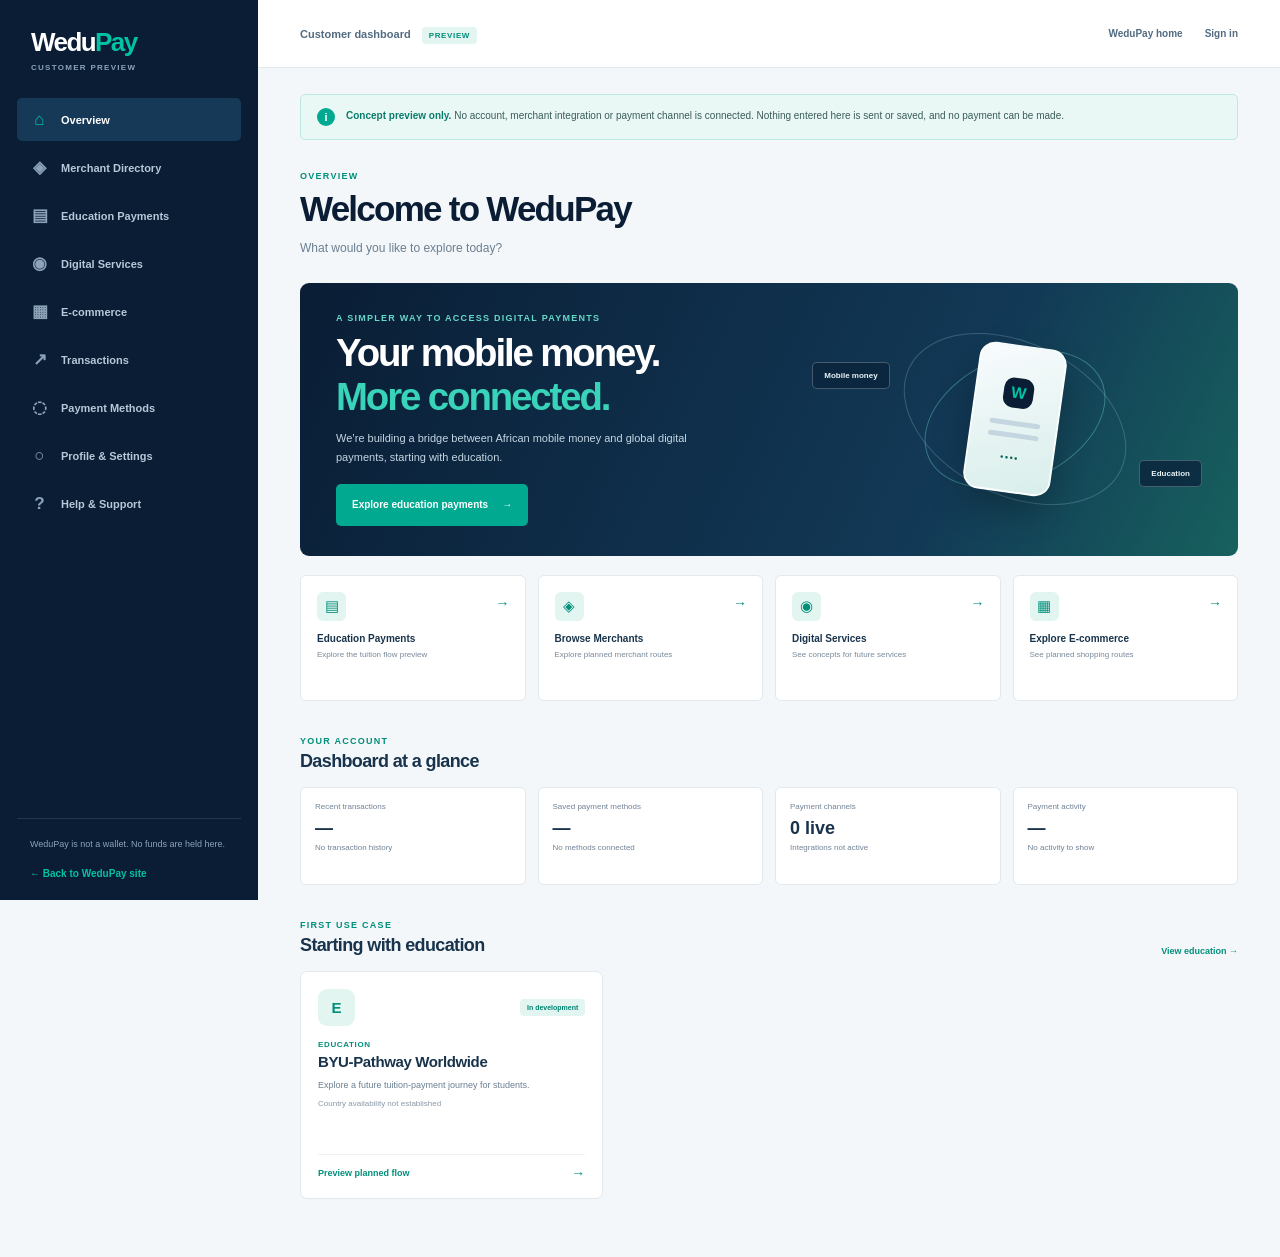
==== dashboard.html @ 09bfe886 "Connect WeduPay dashboard demo Co-authored-by: Copilot App <223556219+Copilot@users.noreply.github.c" ====
<!doctype html>
<html lang="en">
  <head>
    <meta charset="utf-8">
    <meta name="viewport" content="width=device-width, initial-scale=1">
    <meta name="description" content="Explore the WeduPay customer dashboard preview. No account or payment service is active.">
    <meta name="theme-color" content="#0a1d35">
    <title>Customer dashboard — WeduPay preview</title>
    <link rel="icon" type="image/svg+xml" href="/favicon.svg">
    <link rel="stylesheet" href="/styles.css">
    <script src="/merchant-registry.js" defer></script>
    <script src="/dashboard.js" defer></script>
  </head>
  <body class="dashboard-page">
    <a class="skip-link" href="#dashboard-main">Skip to dashboard content</a>
    <div class="dashboard-layout">
      <aside class="dashboard-sidebar" id="dashboard-sidebar" aria-label="Dashboard navigation">
        <a class="dashboard-brand" href="/" aria-label="WeduPay home"><span class="brand-name">Wedu<span>Pay</span></span><small>CUSTOMER PREVIEW</small></a>
        <nav class="dashboard-nav" aria-label="Customer dashboard">
          <a href="#overview" data-route="overview"><span aria-hidden="true">⌂</span>Overview</a>
          <a href="#merchants" data-route="merchants"><span aria-hidden="true">◈</span>Merchant Directory</a>
          <a href="#education" data-route="education"><span aria-hidden="true">▤</span>Education Payments</a>
          <a href="#digital" data-route="digital"><span aria-hidden="true">◉</span>Digital Services</a>
          <a href="#ecommerce" data-route="ecommerce"><span aria-hidden="true">▦</span>E-commerce</a>
          <a href="#transactions" data-route="transactions"><span aria-hidden="true">↗</span>Transactions</a>
          <a href="#payment-methods" data-route="payment-methods"><span aria-hidden="true">◌</span>Payment Methods</a>
          <a href="#profile" data-route="profile"><span aria-hidden="true">○</span>Profile &amp; Settings</a>
          <a href="#help" data-route="help"><span aria-hidden="true">?</span>Help &amp; Support</a>
        </nav>
        <div class="dashboard-sidebar-bottom">
          <p>WeduPay is not a wallet. No funds are held here.</p>
          <a href="/">← Back to WeduPay site</a>
        </div>
      </aside>

      <div class="dashboard-main-column">
        <header class="dashboard-topbar">
          <button class="dashboard-menu-toggle" id="dashboard-menu-toggle" type="button" aria-expanded="false" aria-controls="dashboard-sidebar" aria-label="Open dashboard menu">
            <span></span><span></span><span></span>
          </button>
          <p class="dashboard-topbar-label">Customer dashboard <span>Preview</span></p>
          <div class="dashboard-topbar-links"><a href="/">WeduPay home</a><a href="/sign-in.html">Sign in</a></div>
        </header>
        <main class="dashboard-content" id="dashboard-main">
          <div class="dashboard-preview-banner" id="dashboard-preview-banner" role="note">
            <span aria-hidden="true">i</span>
            <p><strong>Concept preview only.</strong> No account, merchant integration or payment channel is connected. Nothing entered here is sent or saved, and no payment can be made.</p>
          </div>
          <div id="dashboard-view" aria-live="polite"></div>
          <noscript><p class="dashboard-noscript">Enable JavaScript to explore the dashboard preview. No account or payment service is active.</p></noscript>
        </main>
      </div>
    </div>
  </body>
</html>
---- styles.css ----
:root {
  color-scheme: light;
  --forest: #0c2743;
  --forest-dark: #0a1d35;
  --forest-soft: #183c5b;
  --ink: #192b3f;
  --muted: #66788c;
  --cream: #f3f7fa;
  --paper: #ffffff;
  --sage: #e9f1f6;
  --line: #d7e1e9;
  --gold: #00b89c;
  --gold-soft: #d9f5ef;
  --green: #00a990;
  --serif: Georgia, "Times New Roman", serif;
  --sans: "DM Sans", sans-serif;
  --display: "Manrope", sans-serif;
}

* { box-sizing: border-box; }

html { scroll-behavior: smooth; }

body {
  margin: 0;
  background: var(--cream);
  color: var(--ink);
  font-family: var(--sans);
  -webkit-font-smoothing: antialiased;
}

body, input, select, button { font-family: var(--sans); }

a { color: inherit; text-decoration: none; }

a:focus-visible,
button:focus-visible,
input:focus-visible,
select:focus-visible,
summary:focus-visible {
  outline: 3px solid #00b89c;
  outline-offset: 3px;
}

button, a { -webkit-tap-highlight-color: transparent; }

.shell { width: min(1160px, calc(100% - 64px)); margin: 0 auto; }

.section-space { padding: 105px 0; }

.skip-link {
  position: absolute;
  z-index: 20;
  top: 10px;
  left: 10px;
  padding: 11px 15px;
  transform: translateY(-160%);
  border-radius: 4px;
  background: var(--forest-dark);
  color: white;
}

.skip-link:focus { transform: translateY(0); }

.site-header {
  position: relative;
  z-index: 5;
  border-bottom: 1px solid rgba(21, 54, 45, 0.13);
  background: var(--forest-dark);
  color: white;
}

.nav-shell {
  display: flex;
  min-height: 123px;
  align-items: center;
  justify-content: space-between;
}

.brand { display: inline-flex; flex: 0 0 auto; align-items: center; gap: 9px; }

.brand-mark {
  display: grid;
  width: 36px;
  height: 36px;
  place-items: center;
  border: 1px solid rgba(192, 155, 84, 0.45);
  border-radius: 11px 11px 11px 3px;
  background: var(--forest);
  color: #e5c779;
  font-family: var(--display);
  font-size: 17px;
  font-weight: 800;
}

.brand-name {
  color: white;
  font-family: var(--serif);
  font-size: 29px;
  font-weight: 700;
  letter-spacing: -.065em;
}

.brand-name span { color: #00c3a6; }

.site-nav { display: flex; align-items: center; gap: clamp(18px, 3.2vw, 42px); font-size: 15px; font-weight: 600; }

.site-nav > a:not(.nav-cta) { color: #d6dfd8; }
.site-nav > a:not(.nav-cta):hover { color: #00c3a6; }

.nav-cta {
  display: inline-flex;
  min-width: 144px;
  min-height: 72px;
  align-items: center;
  justify-content: center;
  padding: 0 21px;
  border-radius: 9px;
  background: #00b99e;
  color: #052038;
  font-weight: 700;
}

.nav-cta:hover { background: #20d0b3; }
.sign-in-link { color: #d6e4ee; font-weight: 700; }
.sign-in-link:hover { color: #00c3a6; }
.menu-toggle { display: none; }

.hero {
  overflow: hidden;
  min-height: calc(100svh - 123px);
  padding: 145px 0 165px;
  background-color: #0b213c;
  background-image:
    linear-gradient(rgba(67, 109, 145, .09) 1px, transparent 1px),
    linear-gradient(90deg, rgba(67, 109, 145, .09) 1px, transparent 1px),
    linear-gradient(130deg, #0c2946 0%, #0a1d35 100%);
  background-size: 60px 60px, 60px 60px, auto;
  color: white;
}

.hero-grid {
  display: grid;
  grid-template-columns: minmax(0, 1fr);
  align-items: start;
  gap: 0;
}

.hero-copy { position: relative; z-index: 1; max-width: 850px; }

.eyebrow {
  display: flex;
  align-items: center;
  gap: 9px;
  margin: 0 0 20px;
  color: var(--green);
  font-size: 10px;
  font-weight: 700;
  letter-spacing: .12em;
  line-height: 1.5;
  text-transform: uppercase;
}

.eyebrow-dot, .status-dot {
  width: 7px;
  height: 7px;
  flex: 0 0 auto;
  border-radius: 50%;
  background: var(--gold);
}

.hero-badge {
  display: inline-flex;
  min-height: 39px;
  margin-bottom: 39px;
  padding: 0 17px;
  border: 1px solid rgba(0, 195, 166, .4);
  border-radius: 999px;
  background: rgba(0, 184, 156, .08);
  color: #00c3a6;
  font-size: 15px;
  letter-spacing: .08em;
}

.hero-badge .eyebrow-dot { background: #00c3a6; }
.hero-visual { display: none; }

h1, h2, h3, p { margin-top: 0; }

.hero h1 {
  max-width: 780px;
  margin-bottom: 0;
  font-family: var(--serif);
  font-size: clamp(52px, 7.6vw, 76px);
  font-weight: 700;
  letter-spacing: -.055em;
  line-height: 1.02;
}

.hero h1 span {
  color: #00c3a6;
  font-family: inherit;
  font-weight: 700;
  font-style: normal;
  letter-spacing: inherit;
}

.section-intro h2 span,
.solution-copy h2 span,
.focus-copy h2 span,
.about-grid h2 span,
.faq-intro h2 span,
.waitlist-intro h2 span {
  color: #00a990;
  font-family: var(--serif);
  font-weight: 400;
  font-style: italic;
  letter-spacing: -.06em;
}

.hero-lede {
  max-width: 760px;
  margin: 22px 0 0;
  color: #a9bacb;
  font-size: 22px;
  line-height: 1.75;
}

.hero-actions { display: flex; flex-wrap: wrap; align-items: center; gap: 19px; margin-top: 46px; }

.button {
  display: inline-flex;
  min-height: 64px;
  align-items: center;
  justify-content: center;
  gap: 13px;
  padding: 0 34px;
  border: 0;
  border-radius: 9px;
  font-size: 16px;
  font-weight: 700;
  transition: background 150ms ease, transform 150ms ease;
}

.button:hover { transform: translateY(-1px); }
.button-primary { min-width: 243px; background: #00b99e; color: #052038; box-shadow: 0 12px 30px rgba(0, 185, 158, .18); }
.button-primary:hover { background: #20d0b3; }
.button-secondary { min-width: 246px; border: 1px solid rgba(176, 199, 219, .38); background: rgba(10, 29, 53, .28); color: #f4f8fc; }
.button-secondary:hover { background: rgba(176, 199, 219, .1); }
.text-link { display: inline-flex; align-items: center; gap: 8px; color: white; font-size: 12px; font-weight: 600; }
.text-link span { color: #00c3a6; }
.dark-link { color: var(--forest); }

.hero-disclosure {
  display: flex;
  max-width: 480px;
  gap: 9px;
  margin: 32px 0 0;
  padding-top: 14px;
  border-top: 1px solid rgba(221, 229, 220, .2);
  color: #b7c8bb;
  font-size: 10px;
  line-height: 1.65;
}

.hero-disclosure span { color: #00c3a6; }

.hero-visual {
  position: relative;
  padding: 15px;
  border: 1px solid rgba(216, 180, 95, .25);
  border-radius: 8px;
  background: #f3f1e8;
  box-shadow: 0 22px 60px rgba(0, 0, 0, .18);
}

.visual-caption {
  display: flex;
  align-items: center;
  gap: 8px;
  padding: 3px 4px 11px;
  color: #64746a;
  font-size: 8px;
  font-weight: 700;
  letter-spacing: .1em;
}

.visual-caption .status-dot { width: 6px; height: 6px; background: #748f67; }
.student-illustration { display: block; width: 100%; height: auto; border-radius: 4px; }
.visual-footnote { display: block; padding: 10px 4px 0; color: #758076; font-size: 9px; }

.trust-bar { border-bottom: 1px solid #dfe3d8; background: #efefe6; }
.trust-bar-inner { display: flex; min-height: 69px; align-items: center; gap: 13px; }
.trust-mark { color: #a5823d; font-size: 15px; }
.trust-bar p { flex: 1; margin: 0; color: #4a594e; font-size: 11px; line-height: 1.6; }
.trust-bar a { color: var(--forest); font-size: 10px; font-weight: 700; white-space: nowrap; }
.trust-bar a span { color: #a5823d; }

.section-intro { max-width: 760px; margin: 0 auto; text-align: center; }
.section-intro .eyebrow { justify-content: center; }
.section-intro h2, .solution-copy h2, .focus-copy h2, .about-grid h2, .faq-intro h2, .waitlist-intro h2 {
  margin: 0;
  font-family: var(--display);
  font-size: clamp(36px, 4.5vw, 54px);
  font-weight: 600;
  letter-spacing: -.07em;
  line-height: 1.1;
}

.section-intro h2 span, .solution-copy h2 span, .focus-copy h2 span, .about-grid h2 span, .faq-intro h2 span { color: var(--green); }
.section-intro > p:last-child { max-width: 630px; margin: 18px auto 0; color: var(--muted); font-size: 13px; line-height: 1.8; }

.problem-section { background: var(--paper); }
.problem-grid { display: grid; grid-template-columns: repeat(3, 1fr); gap: 16px; margin-top: 46px; }
.problem-card { position: relative; min-height: 225px; padding: 23px; border: 1px solid #e4e6dc; background: #fbfaf5; }
.card-index { position: absolute; top: 21px; right: 21px; color: #a09a88; font-family: var(--display); font-size: 10px; }
.problem-icon { display: grid; width: 38px; height: 38px; place-items: center; border: 1px solid #d7ddcf; border-radius: 50%; color: var(--forest-soft); font-size: 18px; }
.problem-card h3 { margin: 24px 0 8px; font-family: var(--display); font-size: 17px; letter-spacing: -.04em; }
.problem-card p { margin: 0; color: var(--muted); font-size: 11px; line-height: 1.75; }
.section-note { margin: 21px auto 0; color: #7d8277; font-size: 10px; line-height: 1.7; }

.solution-section { background: #efefe7; }
.solution-grid { display: grid; grid-template-columns: .92fr 1.08fr; align-items: start; gap: 82px; }
.solution-copy h2 { font-size: clamp(37px, 4vw, 50px); }
.solution-copy > p:not(.eyebrow) { margin: 19px 0 20px; color: #59655b; font-size: 13px; line-height: 1.85; }
.solution-points { display: grid; gap: 0; }
.solution-points article { display: grid; grid-template-columns: 39px 1fr; gap: 12px; padding: 18px 0; border-top: 1px solid #d7dbd0; }
.solution-points article > span { color: #a5823d; font-family: var(--display); font-size: 11px; font-weight: 700; }
.solution-points h3 { margin: 0 0 5px; font-family: var(--display); font-size: 15px; letter-spacing: -.03em; }
.solution-points article p { margin: 0; color: var(--muted); font-size: 11px; line-height: 1.7; }
.solution-points .section-note { margin: 10px 0 0; }

.process-section { background: #faf9f4; }
.steps-grid { display: grid; grid-template-columns: repeat(4, 1fr); gap: 12px; margin: 45px 0 0; padding: 0; list-style: none; }
.step-card { min-height: 218px; padding: 21px; border: 1px solid #e3e5dc; background: white; }
.step-number { color: #a5823d; font-family: var(--display); font-size: 10px; font-weight: 700; }
.step-symbol { display: block; margin: 24px 0 17px; color: var(--green); font-size: 21px; }
.step-card h3 { margin: 0 0 8px; font-family: var(--display); font-size: 15px; letter-spacing: -.035em; }
.step-card p { margin: 0; color: var(--muted); font-size: 10px; line-height: 1.75; }
.process-section > .shell > .section-note { max-width: 800px; text-align: center; }

.focus-section { background: #e9eee4; }
.focus-grid { display: grid; grid-template-columns: .94fr 1.06fr; align-items: center; gap: 76px; }
.focus-art { position: relative; display: grid; min-height: 365px; overflow: hidden; place-items: center; border: 1px solid #d9e0d4; background: #dde6d9; }
.focus-sun { position: absolute; top: 40px; right: 55px; width: 74px; height: 74px; border-radius: 50%; background: #d9c18c; }
.focus-orbit { position: absolute; width: 300px; height: 230px; border: 1px solid rgba(49, 87, 74, .22); border-radius: 50%; transform: rotate(-24deg); }
.focus-orbit.orbit-two { width: 250px; height: 185px; transform: rotate(27deg); }
.focus-book { position: relative; z-index: 1; display: flex; width: 210px; height: 145px; flex-direction: column; justify-content: center; gap: 13px; padding: 21px; transform: rotate(-7deg); border: 1px solid #d6d8cc; background: var(--paper); box-shadow: 0 15px 28px rgba(33, 54, 39, .14); }
.focus-book span { color: #74826e; font-size: 8px; font-weight: 700; letter-spacing: .13em; }
.focus-book i { width: 72%; height: 3px; background: #dce1d7; }
.focus-book i:nth-of-type(2) { width: 93%; }
.focus-book i:nth-of-type(3) { width: 58%; }
.focus-book b { position: absolute; right: 18px; bottom: 17px; display: grid; width: 30px; height: 30px; place-items: center; border-radius: 50%; background: #e8eee5; color: var(--green); font-size: 12px; }
.art-caption { position: absolute; right: 16px; bottom: 15px; color: #758174; font-size: 8px; font-weight: 700; letter-spacing: .12em; }
.focus-copy h2 { font-size: clamp(38px, 4vw, 50px); }
.focus-copy > p:not(.eyebrow) { margin: 18px 0; color: #59665b; font-size: 12px; line-height: 1.8; }
.focus-reasons { display: grid; gap: 11px; margin: 22px 0; padding: 0; list-style: none; }
.focus-reasons li { display: flex; gap: 11px; color: #435248; font-size: 11px; line-height: 1.6; }
.focus-reasons span { color: #9c7c40; font-size: 9px; font-weight: 700; }
.affiliation-note { padding: 12px; border-left: 2px solid #00a990; background: rgba(255,255,255,.55); color: #6c756b !important; font-size: 10px !important; }

.vision-section { background: var(--forest-dark); color: white; }
.eyebrow-light { color: #d8c28c; }
.eyebrow-light .eyebrow-dot { background: #d0ae62; }
.vision-section .section-intro h2 { color: white; }
.vision-section .section-intro h2 span { color: #00c3a6; }
.vision-section .section-intro > p:last-child { color: #c1d0c4; }
.ecosystem { display: grid; grid-template-columns: 1fr 54px 1.05fr 54px 1fr; align-items: center; gap: 10px; margin: 53px 0 0; }
.ecosystem-node { min-height: 158px; padding: 22px 16px; border: 1px solid rgba(223, 229, 211, .22); background: rgba(255,255,255,.045); text-align: center; }
.ecosystem-hub { border-color: rgba(208,174,98,.62); background: rgba(208,174,98,.09); }
.ecosystem-icon, .hub-mark { display: grid; width: 38px; height: 38px; place-items: center; margin: 0 auto 13px; border-radius: 50%; background: rgba(228,237,221,.1); color: #00c3a6; font-size: 19px; }
.hub-mark { border-radius: 10px 10px 10px 3px; background: #00b99e; color: #0a1d35; font-family: var(--display); font-size: 17px; font-weight: 800; }
.ecosystem-node h3 { margin: 0 0 6px; font-family: var(--display); font-size: 13px; }
.ecosystem-node p { margin: 0; color: #afc0b3; font-size: 9px; line-height: 1.6; }
.ecosystem-arrow { color: #d4b96c; font-size: 21px; text-align: center; }
.diagram-caption { margin: 17px 0 0; color: #aebeb0; font-size: 8px; font-weight: 700; letter-spacing: .1em; text-align: center; }

.about-section { background: var(--paper); }
.about-grid { display: grid; grid-template-columns: .8fr 1.2fr; gap: 85px; }
.about-grid h2 { max-width: 370px; font-size: clamp(38px, 4.2vw, 49px); }
.about-copy > p { margin: 0 0 15px; color: #5c695f; font-size: 13px; line-height: 1.85; }
.founder-card { display: flex; align-items: flex-start; gap: 15px; margin-top: 25px; padding: 18px; border: 1px solid #e1e4da; background: #f7f7f1; }
.founder-avatar { display: grid; width: 43px; height: 43px; flex: 0 0 auto; place-items: center; border-radius: 50%; background: var(--forest); color: #e2c77f; font-family: var(--display); font-weight: 800; }
.founder-label { margin: 0 0 6px; color: #9a7c43; font-size: 8px; font-weight: 700; letter-spacing: .08em; }
.founder-card h3 { margin: 0 0 4px; font-family: var(--display); font-size: 14px; }
.founder-card p:last-child { margin: 0; color: #748076; font-size: 10px; line-height: 1.7; }

.status-section { padding: 30px 0; border-top: 1px solid #ded9c8; border-bottom: 1px solid #ded9c8; background: #f1ecde; }
.status-content { display: flex; align-items: flex-start; gap: 14px; }
.status-icon { display: grid; width: 25px; height: 25px; flex: 0 0 auto; place-items: center; border: 1px solid #ae8a49; border-radius: 50%; color: #8d6f38; font-family: var(--serif); font-size: 15px; font-style: italic; }
.status-content h2 { margin: 0 0 5px; font-family: var(--display); font-size: 13px; }
.status-content p { max-width: 940px; margin: 0; color: #62685e; font-size: 10px; line-height: 1.75; }

.faq-section { background: #f7f6f0; }
.faq-grid { display: grid; grid-template-columns: .7fr 1.3fr; gap: 75px; }
.faq-intro h2 { font-size: clamp(38px, 4vw, 48px); }
.faq-list details { border-top: 1px solid #dce1d7; }
.faq-list details:last-child { border-bottom: 1px solid #dce1d7; }
.faq-list summary { display: flex; min-height: 60px; align-items: center; justify-content: space-between; gap: 17px; cursor: pointer; color: #27392e; font-family: var(--display); font-size: 12px; font-weight: 700; list-style: none; }
.faq-list summary::-webkit-details-marker { display: none; }
.faq-list summary span { position: relative; width: 19px; height: 19px; flex: 0 0 auto; border: 1px solid #cfd7cb; border-radius: 50%; }
.faq-list summary span::before, .faq-list summary span::after { position: absolute; top: 8px; left: 5px; width: 7px; height: 1px; background: var(--green); content: ""; }
.faq-list summary span::after { transform: rotate(90deg); transition: transform 150ms ease; }
.faq-list details[open] summary span::after { transform: rotate(0); }
.faq-list details > p { max-width: 650px; margin: -1px 36px 17px 0; color: #68746a; font-size: 11px; line-height: 1.8; }

.waitlist-section { background: var(--forest-dark); color: white; }
.waitlist-grid { display: grid; grid-template-columns: .8fr 1.2fr; align-items: start; gap: 67px; }
.waitlist-intro h2 { color: white; font-size: clamp(40px, 4.4vw, 53px); }
.waitlist-intro h2 span { color: #00c3a6; }
.waitlist-intro > p:not(.eyebrow) { margin: 16px 0 0; color: #c3d0c6; font-size: 12px; line-height: 1.8; }
.waitlist-privacy a { color: #e4c77c; text-decoration: underline; text-underline-offset: 3px; }
.waitlist-card { padding: 27px; border: 1px solid rgba(210, 190, 143, .25); border-radius: 6px; background: #fffefa; color: var(--ink); }
.audience-select { min-width: 0; margin: 0 0 22px; padding: 0; border: 0; }
.audience-select legend { margin-bottom: 12px; color: #3c493f; font-family: var(--display); font-size: 13px; font-weight: 700; }
.audience-options { display: grid; grid-template-columns: repeat(3, 1fr); gap: 8px; }
.audience-option { position: relative; cursor: pointer; }
.audience-option input { position: absolute; opacity: 0; }
.audience-option > span { display: flex; min-height: 91px; flex-direction: column; align-items: flex-start; padding: 10px; border: 1px solid #e0e4da; background: #fafaf6; transition: border-color 140ms ease, background 140ms ease; }
.audience-option input:checked + span { border-color: var(--forest-soft); background: #eef2e9; box-shadow: inset 0 0 0 1px var(--forest-soft); }
.audience-option input:focus-visible + span { outline: 3px solid #00b89c; outline-offset: 2px; }
.audience-option b { color: #9b7d43; font-size: 8px; }
.audience-option strong { margin-top: 7px; color: #263a2e; font-family: var(--display); font-size: 11px; }
.audience-option small { margin-top: 4px; color: #737e74; font-size: 8px; line-height: 1.4; }

.waitlist-fields { display: grid; grid-template-columns: 1fr 1fr; gap: 8px 13px; }
.waitlist-fields label { align-self: end; margin: 7px 0 -3px; color: #39473d; font-size: 10px; font-weight: 600; }
.waitlist-fields .field-help { grid-column: 1 / -1; margin: -4px 0 3px; color: #737e74; font-size: 9px; line-height: 1.5; }
.waitlist-fields input, .waitlist-fields select {
  width: 100%;
  min-width: 0;
  min-height: 42px;
  padding: 0 10px;
  border: 1px solid #d9dfd5;
  border-radius: 3px;
  background: white;
  color: #27392e;
  font-size: 11px;
}
.waitlist-fields input::placeholder { color: #929a91; }
.waitlist-fields input:focus, .waitlist-fields select:focus { border-color: var(--green); outline: 2px solid rgba(39, 116, 83, .14); }
.optional-label { color: #7b847b; font-size: 9px; font-weight: 400; }
.form-trap { position: absolute; width: 1px; height: 1px; overflow: hidden; clip: rect(0,0,0,0); white-space: nowrap; }
.consent-label { display: flex; align-items: flex-start; gap: 9px; margin: 18px 0; color: #616d62; font-size: 10px; line-height: 1.65; }
.consent-label input { width: 15px; height: 15px; flex: 0 0 auto; margin: 1px 0 0; accent-color: var(--green); }
.consent-label a { color: var(--green); font-weight: 700; text-decoration: underline; text-underline-offset: 2px; }
.waitlist-submit { width: 100%; min-height: 47px; cursor: pointer; }
.waitlist-submit:disabled { cursor: wait; opacity: .7; }
.button-spinner { display: none; width: 15px; height: 15px; border: 2px solid rgba(21,54,45,.28); border-top-color: var(--forest); border-radius: 50%; animation: spin 650ms linear infinite; }
.waitlist-submit.is-loading .button-spinner { display: inline-block; }
.waitlist-submit.is-loading .button-label { display: none; }
@keyframes spin { to { transform: rotate(360deg); } }
.form-status { margin: 13px 0 0; padding: 11px; border: 1px solid #a95040; background: #fbefec; color: #782f25; font-size: 10px; line-height: 1.6; }
.form-status[data-type="success"] { border-color: #9ab69e; background: #eff5ec; color: #285d3e; }
.form-footnote { margin: 11px 0 0; color: #7b847a; font-size: 9px; line-height: 1.6; text-align: center; }

.site-footer { background: #f2f1e9; }
.footer-main { display: grid; grid-template-columns: 1.2fr .8fr .9fr 1fr; gap: 34px; padding: 44px 0 36px; }
.brand-footer .brand-mark { width: 32px; height: 32px; font-size: 15px; }
.brand-footer .brand-name { color: var(--forest); font-size: 18px; }
.footer-brand > p { max-width: 240px; margin: 12px 0; color: #68736a; font-size: 10px; line-height: 1.7; }
.footer-company, .footer-links > span { display: block; color: #798176; font-size: 9px; line-height: 1.65; }
.footer-links { display: flex; flex-direction: column; align-items: flex-start; gap: 10px; }
.footer-links > p { margin: 0 0 3px; color: #8d8a7b; font-size: 8px; font-weight: 700; letter-spacing: .12em; }
.footer-links > a { color: #58665b; font-size: 10px; }
.footer-links > a:hover { color: var(--green); }
.footer-bottom { display: flex; min-height: 48px; align-items: center; justify-content: space-between; gap: 15px; border-top: 1px solid #dedfd5; color: #81877d; font-size: 9px; }

.legal-page { min-height: 100vh; background: var(--cream); }
.legal-header { border-bottom: 1px solid var(--line); background: var(--forest-dark); }
.legal-header .shell { display: flex; min-height: 69px; align-items: center; justify-content: space-between; }
.legal-header .brand { color: white; }
.legal-home { color: #ddc47f; font-size: 11px; font-weight: 700; }
.legal-main { max-width: 840px; padding-top: 70px; padding-bottom: 85px; }
.legal-main h1 { margin: 0 0 12px; color: var(--forest-dark); font-family: var(--display); font-size: clamp(36px, 5vw, 52px); letter-spacing: -.07em; }
.legal-updated { margin: 0 0 32px; color: #778177; font-size: 10px; }
.legal-notice { margin-bottom: 30px; padding: 15px; border-left: 3px solid var(--gold); background: #f0ecdf; color: #596157; font-size: 11px; line-height: 1.75; }
.legal-main h2 { margin: 31px 0 10px; color: #21382b; font-family: var(--display); font-size: 18px; letter-spacing: -.04em; }
.legal-main h3 { margin: 20px 0 8px; font-family: var(--display); font-size: 14px; }
.legal-main p, .legal-main li { color: #59665c; font-size: 12px; line-height: 1.85; }
.legal-main ul { padding-left: 21px; }
.legal-main a { color: var(--green); text-decoration: underline; text-underline-offset: 2px; }

.noscript-note { position: fixed; z-index: 15; right: 10px; bottom: 10px; left: 10px; padding: 12px; background: #fffefa; color: var(--ink); font-size: 12px; box-shadow: 0 2px 15px #0002; }

@media (max-width: 1000px) {
  .hero-grid { grid-template-columns: minmax(0, 1fr); gap: 0; }
  .hero-copy { max-width: 850px; }
  .hero h1 { font-size: clamp(52px, 7.6vw, 76px); }
  .solution-grid, .focus-grid, .about-grid { gap: 48px; }
  .waitlist-grid { gap: 37px; }
  .footer-main { grid-template-columns: 1.1fr .8fr .9fr; }
  .footer-links:last-of-type { grid-column: 2; }
}

@media (max-width: 760px) {
  .shell { width: calc(100% - 56px); }
  .section-space { padding: 76px 0; }
  .nav-shell { min-height: 123px; }
  .site-nav { gap: clamp(13px, 2.4vw, 22px); font-size: 14px; }
  .site-nav > a:not(.nav-cta) { max-width: 78px; }
  .nav-cta { min-width: 128px; min-height: 72px; padding: 0 15px; }
  .hero { min-height: calc(100svh - 123px); padding: 145px 0 150px; }
  .hero-grid, .solution-grid, .focus-grid, .about-grid, .faq-grid, .waitlist-grid { grid-template-columns: 1fr; gap: 38px; }
  .hero h1 { font-size: clamp(52px, 8.5vw, 68px); }
  .hero-lede { font-size: 20px; line-height: 1.75; }
  .hero-actions { flex-direction: row; align-items: center; gap: 19px; }
  .hero-actions .button { width: auto; }
  .trust-bar-inner { flex-wrap: wrap; gap: 9px; padding-top: 16px; padding-bottom: 16px; }
  .trust-bar p { flex-basis: calc(100% - 30px); }
  .trust-bar a { margin-left: 28px; }
  .section-intro h2, .solution-copy h2, .focus-copy h2, .about-grid h2, .faq-intro h2, .waitlist-intro h2 { font-size: clamp(36px, 8vw, 49px); }
  .problem-grid { grid-template-columns: 1fr; gap: 10px; margin-top: 32px; }
  .problem-card { min-height: 0; padding: 20px; }
  .problem-card h3 { margin-top: 16px; }
  .steps-grid { grid-template-columns: 1fr 1fr; gap: 9px; margin-top: 33px; }
  .step-card { min-height: 200px; padding: 16px; }
  .step-symbol { margin: 19px 0 13px; }
  .focus-art { min-height: 310px; }
  .focus-art .focus-orbit { left: 50%; transform: translateX(-50%) rotate(-24deg); }
  .focus-art .focus-orbit.orbit-two { transform: translateX(-50%) rotate(27deg); }
  .ecosystem { grid-template-columns: 1fr; gap: 10px; margin-top: 34px; }
  .ecosystem-node { min-height: 0; padding: 18px; }
  .ecosystem-arrow { transform: rotate(90deg); font-size: 17px; }
  .about-grid { gap: 23px; }
  .faq-grid { gap: 24px; }
  .waitlist-card { padding: 22px 18px; }
  .footer-main { grid-template-columns: 1fr 1fr; gap: 27px 19px; }
  .footer-brand { grid-column: 1 / -1; }
  .footer-links:last-of-type { grid-column: auto; }
}

@media (max-width: 440px) {
  .shell { width: calc(100% - 32px); }
  .hero { padding-top: 100px; }
  .hero-badge { margin-bottom: 29px; font-size: 10px; letter-spacing: .055em; }
  .hero h1 { font-size: clamp(43px, 11vw, 54px); }
  .hero-lede { font-size: 17px; }
  .hero-actions { align-items: stretch; flex-direction: column; gap: 12px; }
  .hero-actions .button { width: 100%; }
  .trust-bar a { white-space: normal; }
  .steps-grid { grid-template-columns: 1fr; }
  .step-card { min-height: 0; }
  .step-symbol { margin: 14px 0 9px; }
  .audience-options { grid-template-columns: 1fr; }
  .audience-option > span { min-height: 68px; }
  .audience-option strong { margin-top: 4px; }
  .waitlist-fields { grid-template-columns: 1fr; gap: 6px; }
  .waitlist-fields label { margin-top: 8px; }
  .footer-bottom { align-items: flex-start; flex-direction: column; justify-content: center; gap: 6px; padding-top: 12px; padding-bottom: 12px; }
}

@media (max-width: 620px) {
  .nav-shell { min-height: 76px; }
  .brand-name { font-size: 26px; }
  .menu-toggle { display: flex; width: 40px; height: 40px; flex-direction: column; align-items: center; justify-content: center; gap: 6px; border: 1px solid rgba(231, 236, 225, .3); border-radius: 4px; background: transparent; cursor: pointer; }
  .menu-toggle span { width: 16px; height: 1px; background: #f4f3e9; transition: transform 150ms ease; }
  .menu-toggle[aria-expanded="true"] span:first-child { transform: translateY(3.5px) rotate(45deg); }
  .menu-toggle[aria-expanded="true"] span:last-child { transform: translateY(-3.5px) rotate(-45deg); }
  .site-nav { position: absolute; top: 75px; right: 0; left: 0; display: none; align-items: stretch; gap: 0; padding: 4px 20px 19px; border-bottom: 1px solid rgba(231, 236, 225, .2); background: var(--forest-dark); }
  .site-nav.is-open { display: flex; flex-direction: column; }
  .site-nav > a:not(.nav-cta) { max-width: none; padding: 14px 2px; border-bottom: 1px solid rgba(231, 236, 225, .14); }
  .site-nav .nav-cta { justify-content: center; margin-top: 12px; }
  .hero { min-height: calc(100svh - 76px); padding-top: 95px; }
}

@media (prefers-reduced-motion: reduce) {
  *, *::before, *::after { scroll-behavior: auto !important; animation-duration: .01ms !important; transition-duration: .01ms !important; }
}

.site-header { border-color: rgba(116, 159, 192, .18); }
.brand-mark { border-color: rgba(0, 195, 166, .42); color: #00c3a6; }
.site-nav > a:not(.nav-cta) { color: #c0cede; }
.site-nav > a:not(.nav-cta):hover { color: #00c3a6; }
.nav-cta { background: #00b99e; color: #052038; }
.nav-cta:hover { background: #20d0b3; }
.hero-disclosure { border-color: rgba(176, 199, 219, .2); color: #a9bacb; }
.hero-visual { border-color: rgba(116, 159, 192, .25); background: #f1f7fa; }
.visual-caption { color: #526b80; }
.visual-caption .status-dot { background: #00b89c; }
.visual-footnote { color: #66788c; }
.trust-bar { border-color: #d4e2eb; background: #eaf2f7; }
.trust-mark, .trust-bar a span { color: #00a990; }
.trust-bar p { color: #40596e; }
.problem-card { border-color: #dce6ed; background: #f6f9fb; }
.card-index { color: #7e91a2; }
.problem-icon { border-color: #c5d5e0; }
.section-note { color: #718295; }
.solution-section { background: #eaf2f7; }
.solution-copy > p:not(.eyebrow), .focus-copy > p:not(.eyebrow), .about-copy > p { color: #526b80; }
.solution-points article { border-color: #d2e0e9; }
.solution-points article > span, .step-number, .focus-reasons span { color: #009f89; }
.process-section, .faq-section { background: #f3f7fa; }
.step-card { border-color: #dce6ed; }
.focus-section { background: #e7f0f5; }
.focus-art { border-color: #d1e0e9; background: #dceaf2; }
.focus-sun { background: #8adccb; }
.focus-orbit { border-color: rgba(24, 60, 91, .22); }
.focus-book span, .art-caption { color: #66788c; }
.focus-book i { background: #d7e1e9; }
.focus-book b { background: #d9f5ef; }
.focus-reasons li { color: #40596e; }
.eyebrow-light { color: #9adfd2; }
.eyebrow-light .eyebrow-dot { background: #00b89c; }
.vision-section { background: #0a1d35; }
.vision-section .section-intro h2 span { color: #00c3a6; }
.vision-section .section-intro > p:last-child { color: #b4c6d5; }
.ecosystem-node { border-color: rgba(176, 199, 219, .22); }
.ecosystem-hub { border-color: rgba(0, 195, 166, .55); background: rgba(0, 195, 166, .08); }
.ecosystem-node p, .diagram-caption { color: #a9bacb; }
.ecosystem-arrow { color: #00c3a6; }
.about-copy > p { color: #526b80; }
.founder-card { border-color: #dce6ed; background: #f3f7fa; }
.founder-avatar { color: #00c3a6; }
.founder-label { color: #008f7a; }
.founder-card p:last-child { color: #66788c; }
.status-section { border-color: #cfe0e9; background: #e8f2f7; }
.status-icon { border-color: #00a990; color: #008f7a; }
.status-content p { color: #526b80; }
.faq-list details, .faq-list details:last-child { border-color: #d7e1e9; }
.faq-list summary { color: #192b3f; }
.faq-list summary span { border-color: #c5d5e0; }
.faq-list details > p { color: #526b80; }
.waitlist-section { background: #0a1d35; }
.waitlist-intro > p:not(.eyebrow) { color: #b4c6d5; }
.waitlist-privacy a { color: #00c3a6; }
.waitlist-card { border-color: rgba(0, 195, 166, .25); background: #f8fbfd; }
.audience-select legend { color: #192b3f; }
.audience-option > span { border-color: #d7e1e9; background: #f3f7fa; }
.audience-option input:checked + span { border-color: #00a990; background: #e3f5f1; box-shadow: inset 0 0 0 1px #00a990; }
.audience-option b { color: #008f7a; }
.audience-option strong { color: #192b3f; }
.audience-option small, .waitlist-fields .field-help { color: #66788c; }
.waitlist-fields label { color: #30475c; }
.waitlist-fields input, .waitlist-fields select { border-color: #cbd9e3; color: #192b3f; }
.waitlist-fields input:focus, .waitlist-fields select:focus { outline-color: rgba(0, 169, 144, .2); }
.consent-label { color: #526b80; }
.button-spinner { border-color: rgba(12, 39, 67, .22); border-top-color: var(--forest); }
.form-status { border-color: #d0a59e; background: #fbf0ee; color: #743b37; }
.form-status[data-type="success"] { border-color: #8bd1c1; background: #e8f7f3; color: #12695a; }
.form-footnote { color: #66788c; }
.site-footer { background: #eaf2f7; }
.brand-footer .brand-name { color: #0a1d35; }
.footer-brand > p { color: #526b80; }
.footer-company, .footer-links > span { color: #66788c; }
.footer-links > p { color: #008f7a; }
.footer-links > a { color: #40596e; }
.footer-links > a:hover { color: #008f7a; }
.footer-bottom { border-color: #d4e2eb; color: #66788c; }
.legal-page { background: #f3f7fa; }
.legal-main h1, .legal-main h2 { color: #0a1d35; }
.legal-main p, .legal-main li { color: #526b80; }
.legal-main a, .legal-page .eyebrow { color: #008f7a; }
.legal-notice { border-color: #00a990; background: #e8f2f7; color: #40596e; }
.legal-page .site-header .brand-name { color: white; }
.legal-page .site-header .brand-name span, .sign-in-page .brand-name span { color: #00c3a6; }
.menu-toggle { border-color: rgba(176, 199, 219, .4); }
.menu-toggle span { background: #f4f8fc; }

.sign-in-page { min-height: 100vh; display: flex; flex-direction: column; background: #0b213c; color: #f4f8fc; }
.sign-in-page .site-header { width: 100%; }
.sign-in-nav { gap: 30px; }
.sign-in-main { display: grid; flex: 1; place-items: center; padding: 64px 20px; background-image: linear-gradient(rgba(67,109,145,.08) 1px, transparent 1px), linear-gradient(90deg, rgba(67,109,145,.08) 1px, transparent 1px), linear-gradient(130deg, #0c2946 0%, #0a1d35 100%); background-size: 60px 60px, 60px 60px, auto; }
.sign-in-card { width: min(100%, 470px); padding: 42px; border: 1px solid rgba(0,195,166,.26); border-radius: 12px; background: #f8fbfd; color: #192b3f; box-shadow: 0 24px 70px rgba(0,0,0,.2); }
.sign-in-card .hero-badge { margin-bottom: 24px; font-size: 10px; }
.sign-in-card h1 { margin: 0 0 10px; color: #0a1d35; font-family: var(--serif); font-size: 42px; letter-spacing: -.05em; }
.sign-in-intro { margin: 0 0 23px; color: #526b80; font-size: 14px; line-height: 1.65; }
.sign-in-notice { margin-bottom: 23px; padding: 13px 15px; border-left: 3px solid #00a990; background: #e5f5f1; color: #40596e; font-size: 12px; line-height: 1.6; }
.sign-in-card form { display: grid; gap: 11px; }
.sign-in-card label { color: #30475c; font-size: 12px; font-weight: 700; }
.sign-in-card input { width: 100%; min-height: 50px; padding: 0 13px; border: 1px solid #cbd9e3; border-radius: 5px; background: white; color: #192b3f; font-size: 14px; }
.sign-in-card input:focus { border-color: #00a990; outline: 2px solid rgba(0,169,144,.18); }
.sign-in-card .button { width: 100%; margin-top: 7px; cursor: pointer; }
.sign-in-footnote { margin: 22px 0 0; color: #526b80; font-size: 12px; text-align: center; }
.sign-in-footnote a { color: #008f7a; font-weight: 700; text-decoration: underline; text-underline-offset: 3px; }
.sign-in-disclosure { margin: 18px 0 0; color: #718295; font-size: 10px; line-height: 1.6; text-align: center; }
.sign-in-page .site-footer { width: 100%; }
.sign-in-page .footer-bottom { min-height: 52px; }

@media (max-width: 620px) {
  .sign-in-page .nav-shell { min-height: 76px; }
  .sign-in-card { padding: 30px 24px; }
}

.sign-in-preview-route {
  margin-top: 21px;
  padding: 15px 16px;
  border: 1px solid #d5e8e4;
  border-radius: 6px;
  background: #f0f8f6;
  text-align: center;
}
.sign-in-preview-route p { margin: 0 0 7px; color: #526b80; font-size: 11px; }
.dashboard-preview-link { color: #007f70; font-size: 13px; font-weight: 700; }
.dashboard-preview-link span { padding-left: 4px; }
.sign-in-preview-route small { display: block; margin-top: 5px; color: #718295; font-size: 10px; line-height: 1.5; }
.demo-phone-help { margin-top: -3px; color: #66788c; font-size: 10px; line-height: 1.5; }
.demo-phone-help strong { color: #007f70; letter-spacing: .02em; }

.dashboard-page { min-height: 100vh; background: #f3f7fa; color: var(--ink); }
.dashboard-layout { min-height: 100vh; }
.dashboard-sidebar {
  position: fixed;
  z-index: 10;
  inset: 0 auto 0 0;
  display: flex;
  width: 258px;
  flex-direction: column;
  padding: 27px 17px 19px;
  background: #0a1d35;
  color: #f4f8fc;
}
.dashboard-brand { display: flex; flex-direction: column; padding: 0 14px 26px; }
.dashboard-brand .brand-name { color: white; font-family: var(--display); font-size: 26px; font-weight: 800; letter-spacing: -.06em; }
.dashboard-brand .brand-name span { color: #00c3a6; }
.dashboard-brand small { margin-top: 5px; color: #8ca3b8; font-size: 8px; font-weight: 700; letter-spacing: .16em; }
.dashboard-nav { display: grid; gap: 5px; }
.dashboard-nav a { display: flex; min-height: 43px; align-items: center; gap: 12px; padding: 0 13px; border-radius: 5px; color: #b7c8d8; font-size: 11px; font-weight: 600; transition: background .18s ease, color .18s ease; }
.dashboard-nav a > span { display: grid; width: 19px; place-items: center; color: #8ca3b8; font-size: 17px; }
.dashboard-nav a:hover, .dashboard-nav a.is-active { background: #163958; color: white; }
.dashboard-nav a.is-active > span { color: #00c3a6; }
.dashboard-sidebar-bottom { margin-top: auto; padding: 18px 13px 0; border-top: 1px solid rgba(183,200,216,.14); }
.dashboard-sidebar-bottom p { margin: 0 0 12px; color: #8ca3b8; font-size: 9px; line-height: 1.6; }
.dashboard-sidebar-bottom a { color: #00c3a6; font-size: 10px; font-weight: 700; }
.dashboard-main-column { min-height: 100vh; margin-left: 258px; }
.dashboard-topbar { position: sticky; z-index: 5; top: 0; display: flex; height: 68px; align-items: center; justify-content: space-between; padding: 0 42px; border-bottom: 1px solid #e0e8ee; background: rgba(255,255,255,.94); backdrop-filter: blur(12px); }
.dashboard-topbar-label { margin: 0; color: #526b80; font-size: 11px; font-weight: 700; }
.dashboard-topbar-label span { margin-left: 8px; padding: 4px 7px; border-radius: 4px; background: #e2f5f0; color: #008f7a; font-size: 8px; text-transform: uppercase; letter-spacing: .08em; }
.dashboard-topbar-links { display: flex; gap: 22px; color: #526b80; font-size: 10px; font-weight: 600; }
.dashboard-topbar-links a:hover { color: #008f7a; }
.dashboard-menu-toggle { display: none; }
.dashboard-content { width: min(1120px, 100%); margin: 0 auto; padding: 26px 42px 58px; }
.dashboard-preview-banner { display: flex; align-items: flex-start; gap: 11px; margin-bottom: 31px; padding: 13px 16px; border: 1px solid #bde8df; border-radius: 5px; background: #eaf8f5; color: #395c5a; }
.dashboard-preview-banner > span, .dashboard-callout > span { display: grid; width: 18px; height: 18px; flex: 0 0 18px; place-items: center; border-radius: 50%; background: #00a990; color: white; font-size: 11px; font-weight: 700; }
.dashboard-preview-banner p { margin: 0; font-size: 10px; line-height: 1.65; }
.dashboard-preview-banner strong { color: #087c6c; }
.dashboard-page-heading { margin: 0 0 25px; }
.dashboard-eyebrow { margin: 0 0 8px; color: #008f7a; font-size: 9px; font-weight: 800; letter-spacing: .14em; text-transform: uppercase; }
.dashboard-page-heading h1 { margin: 0; color: #0a1d35; font-family: var(--display); font-size: clamp(26px, 3vw, 35px); letter-spacing: -.05em; }
.dashboard-page-description { max-width: 610px; margin: 9px 0 0; color: #6b7f91; font-size: 12px; line-height: 1.7; }
.dashboard-welcome-panel { position: relative; display: grid; min-height: 263px; grid-template-columns: 1.1fr .9fr; overflow: hidden; align-items: center; padding: 30px 36px; border-radius: 9px; background: linear-gradient(115deg, #0a1d35 0%, #123956 69%, #17615e 100%); color: white; }
.dashboard-welcome-panel .dashboard-eyebrow { color: #66d8c6; }
.dashboard-welcome-panel h2 { margin: 0; font-family: var(--display); font-size: clamp(28px, 3vw, 39px); line-height: 1.13; letter-spacing: -.055em; }
.dashboard-welcome-panel h2 span { color: #38d3b9; }
.dashboard-welcome-panel > div:first-child > p:not(.dashboard-eyebrow) { max-width: 380px; margin: 11px 0 17px; color: #c5d6e2; font-size: 11px; line-height: 1.7; }
.dashboard-primary-link { display: inline-flex; min-height: 42px; align-items: center; justify-content: center; gap: 14px; padding: 0 16px; border: 0; border-radius: 5px; background: #00a990; color: #fff; cursor: pointer; font-size: 10px; font-weight: 800; }
.dashboard-primary-link:hover { background: #008f7a; }
.welcome-visual { position: relative; min-height: 205px; }
.welcome-orbit { position: absolute; top: 50%; left: 52%; width: 190px; height: 125px; transform: translate(-50%,-50%) rotate(-24deg); border: 1px solid rgba(113,225,207,.38); border-radius: 50%; }
.orbit-b { width: 236px; height: 153px; transform: translate(-50%,-50%) rotate(26deg); border-color: rgba(174,217,233,.24); }
.welcome-phone { position: absolute; top: 50%; left: 52%; display: flex; width: 88px; height: 148px; transform: translate(-50%,-50%) rotate(8deg); flex-direction: column; align-items: center; padding: 12px 9px; border: 2px solid rgba(255,255,255,.7); border-radius: 16px; background: linear-gradient(160deg,#f8fbfd,#d8eeea); box-shadow: 0 16px 35px rgba(0,0,0,.24); }
.welcome-phone span { display: grid; width: 30px; height: 30px; margin: 19px 0 13px; place-items: center; border-radius: 10px; background: #0a1d35; color: #00c3a6; font-family: var(--display); font-size: 16px; font-weight: 800; }
.welcome-phone i { width: 51px; height: 5px; margin-bottom: 7px; border-radius: 5px; background: #c4d6df; }
.welcome-phone b { margin-top: 8px; color: #0b675c; font-size: 9px; letter-spacing: .18em; }
.welcome-node { position: absolute; z-index: 1; padding: 8px 11px; border: 1px solid rgba(255,255,255,.24); border-radius: 5px; background: rgba(11,38,61,.84); color: #e9f4f7; font-size: 8px; font-weight: 700; }
.node-wallet { top: 22%; left: 0; }
.node-study { right: 0; bottom: 17%; }
.dashboard-action-grid { display: grid; grid-template-columns: repeat(4,1fr); gap: 12px; margin-top: 19px; }
.dashboard-action-card { position: relative; display: flex; min-height: 126px; flex-direction: column; padding: 16px; border: 1px solid #e1e9ee; border-radius: 6px; background: white; transition: transform .18s ease, border-color .18s ease, box-shadow .18s ease; }
.dashboard-action-card:hover { transform: translateY(-2px); border-color: #9eddd1; box-shadow: 0 8px 20px rgba(10,29,53,.06); }
.action-card-icon { display: grid; width: 29px; height: 29px; margin-bottom: 12px; place-items: center; border-radius: 6px; background: #e2f5f0; color: #008f7a; font-size: 15px; }
.dashboard-action-card strong { padding-right: 14px; color: #18334b; font-size: 10px; }
.dashboard-action-card small { margin-top: 5px; color: #78899a; font-size: 8px; line-height: 1.5; }
.action-arrow { position: absolute; top: 19px; right: 15px; color: #008f7a; font-size: 14px; }
.dashboard-section-heading { display: flex; align-items: end; justify-content: space-between; margin: 35px 0 15px; }
.dashboard-section-heading .dashboard-eyebrow { margin-bottom: 5px; }
.dashboard-section-heading h2 { margin: 0; color: #18334b; font-family: var(--display); font-size: 18px; letter-spacing: -.035em; }
.dashboard-section-heading > a { color: #008f7a; font-size: 9px; font-weight: 700; }
.dashboard-summary-grid { display: grid; grid-template-columns: repeat(4,1fr); gap: 12px; }
.dashboard-summary-card { min-height: 98px; padding: 14px; border: 1px solid #e1e9ee; border-radius: 6px; background: white; }
.dashboard-summary-card > span, .dashboard-summary-card small { display: block; color: #718295; font-size: 8px; }
.dashboard-summary-card strong { display: block; margin: 7px 0 4px; color: #18334b; font-family: var(--display); font-size: 18px; }
.dashboard-callout { display: flex; align-items: flex-start; gap: 10px; margin: 0 0 20px; padding: 12px 14px; border: 1px solid #d2e7e2; border-radius: 5px; background: #f0f8f6; color: #506b72; }
.dashboard-callout > span { width: 16px; height: 16px; flex-basis: 16px; font-size: 9px; }
.dashboard-callout p { margin: 0; font-size: 10px; line-height: 1.6; }
.merchant-grid { display: grid; grid-template-columns: repeat(3,minmax(0,1fr)); gap: 14px; }
.merchant-card { display: flex; min-height: 228px; flex-direction: column; padding: 17px; border: 1px solid #e1e9ee; border-radius: 7px; background: white; }
.merchant-card-top { display: flex; align-items: center; justify-content: space-between; gap: 8px; }
.merchant-icon { display: grid; width: 37px; height: 37px; place-items: center; border-radius: 9px; background: #e2f5f0; color: #008f7a; font-family: var(--display); font-size: 15px; font-weight: 800; }
.merchant-status { padding: 5px 7px; border-radius: 4px; background: #e9f1f6; color: #526b80; font-size: 7px; font-weight: 800; }
.merchant-card:first-child .merchant-status { background: #e2f5f0; color: #008270; }
.merchant-category { margin: 14px 0 4px; color: #008f7a; font-size: 8px; font-weight: 800; letter-spacing: .08em; text-transform: uppercase; }
.merchant-card h3 { margin: 0; color: #18334b; font-family: var(--display); font-size: 15px; letter-spacing: -.025em; }
.merchant-description { margin: 8px 0 0; color: #6b7f91; font-size: 9px; line-height: 1.6; }
.merchant-region { margin: 7px 0 14px; color: #8a98a6; font-size: 8px; }
.dashboard-card-action { display: flex; align-items: center; justify-content: space-between; margin-top: auto; padding-top: 10px; border-top: 1px solid #edf1f4; color: #008f7a; font-size: 9px; font-weight: 800; }
.dashboard-card-action span { font-size: 14px; }
.dashboard-card-action.is-disabled { color: #8998a5; }
.empty-state { display: flex; min-height: 295px; flex-direction: column; align-items: center; justify-content: center; padding: 35px; border: 1px dashed #d1dce4; border-radius: 7px; background: rgba(255,255,255,.7); text-align: center; }
.empty-state-icon { display: grid; width: 48px; height: 48px; margin-bottom: 14px; place-items: center; border-radius: 50%; background: #e2f5f0; color: #008f7a; font-size: 21px; }
.empty-state h2 { margin: 0; color: #18334b; font-family: var(--display); font-size: 17px; }
.empty-state p { max-width: 440px; margin: 9px 0 0; color: #718295; font-size: 10px; line-height: 1.7; }
.dashboard-outline-link { display: inline-flex; min-height: 38px; align-items: center; justify-content: center; margin-top: 16px; padding: 0 13px; border: 1px solid #b5d9d2; border-radius: 5px; color: #007f70; font-size: 9px; font-weight: 800; }
.dashboard-outline-link:hover { background: #eaf8f5; }
.dashboard-help-grid { display: grid; grid-template-columns: repeat(2,minmax(0,1fr)); gap: 14px; }
.dashboard-help-card { padding: 20px; border: 1px solid #e1e9ee; border-radius: 7px; background: white; }
.dashboard-help-card h2 { margin: 0; color: #18334b; font-family: var(--display); font-size: 15px; }
.dashboard-help-card p { color: #6b7f91; font-size: 10px; line-height: 1.7; }
.dashboard-noscript { padding: 20px; border: 1px solid #e1e9ee; border-radius: 5px; background: white; font-size: 12px; }
.payment-preview-grid { display: grid; grid-template-columns: minmax(0,1.35fr) minmax(220px,.65fr); align-items: start; gap: 15px; }
.payment-preview-panel, .payment-info-panel, .payment-review-card { padding: 21px; border: 1px solid #e1e9ee; border-radius: 7px; background: white; }
.payment-preview-panel h2, .payment-info-panel h2, .payment-review-card h2 { margin: 0; color: #18334b; font-family: var(--display); font-size: 17px; letter-spacing: -.03em; }
.payment-panel-intro { margin: 8px 0 17px; color: #718295; font-size: 9px; line-height: 1.6; }
.payment-preview-form { display: grid; grid-template-columns: 1fr 1fr; gap: 7px 12px; }
.payment-preview-form label { align-self: end; margin-top: 4px; color: #30475c; font-size: 9px; font-weight: 700; }
.payment-preview-form input, .payment-preview-form select { width: 100%; min-height: 40px; padding: 0 10px; border: 1px solid #cbd9e3; border-radius: 4px; background: #fff; color: #192b3f; font-size: 10px; }
.payment-preview-form input:focus, .payment-preview-form select:focus { border-color: #00a990; outline: 2px solid rgba(0,169,144,.18); }
.payment-preview-form .payment-field-note { grid-column: 1/-1; margin: -2px 0 4px; color: #7a8a98; font-size: 8px; line-height: 1.55; }
.payment-preview-form button { grid-column: 1/-1; justify-self: start; margin-top: 9px; }
.payment-info-panel { position: sticky; top: 89px; background: #f9fcfd; }
.payment-info-icon { display: grid; width: 36px; height: 36px; margin-bottom: 14px; place-items: center; border-radius: 8px; background: #e2f5f0; color: #008f7a; font-size: 16px; }
.payment-info-panel p { color: #718295; font-size: 9px; line-height: 1.7; }
.payment-info-panel .payment-info-warning { margin-top: 18px; padding: 10px; border-left: 2px solid #00a990; background: #eaf8f5; color: #42656a; }
.dashboard-back-link { display: inline-block; margin-bottom: 17px; color: #008f7a; font-size: 10px; font-weight: 700; }
.payment-review-card { max-width: 700px; }
.payment-review-card > .dashboard-eyebrow { margin-bottom: 7px; }
.payment-review-list { margin: 18px 0; }
.payment-review-row { display: grid; grid-template-columns: minmax(135px,.75fr) 1.25fr; gap: 16px; padding: 11px 0; border-bottom: 1px solid #edf1f4; }
.payment-review-row dt { color: #718295; font-size: 9px; }
.payment-review-row dd { margin: 0; color: #18334b; font-size: 9px; font-weight: 700; overflow-wrap: anywhere; }
.payment-form-status { margin: 12px 0 0; padding: 11px 13px; border-left: 3px solid #00a990; background: #eaf8f5; color: #42656a; font-size: 9px; line-height: 1.6; }

@media (max-width: 1050px) {
  .dashboard-sidebar { width: 226px; }
  .dashboard-main-column { margin-left: 226px; }
  .dashboard-content { padding-right: 27px; padding-left: 27px; }
  .dashboard-topbar { padding-right: 27px; padding-left: 27px; }
  .dashboard-action-grid, .dashboard-summary-grid { grid-template-columns: repeat(2,1fr); }
}
@media (max-width: 760px) {
  .dashboard-sidebar { width: 270px; transform: translateX(-100%); box-shadow: 16px 0 32px rgba(10,29,53,.18); transition: transform .2s ease; }
  .dashboard-sidebar.is-open { transform: translateX(0); }
  .dashboard-main-column { margin-left: 0; }
  .dashboard-topbar { height: 60px; justify-content: flex-start; gap: 13px; padding: 0 18px; }
  .dashboard-menu-toggle { display: flex; width: 34px; height: 34px; flex-direction: column; align-items: center; justify-content: center; gap: 4px; border: 1px solid #d9e3e9; border-radius: 5px; background: white; cursor: pointer; }
  .dashboard-menu-toggle span { width: 15px; height: 2px; border-radius: 2px; background: #0a1d35; }
  .dashboard-topbar-label { flex: 1; }
  .dashboard-topbar-links { gap: 12px; font-size: 9px; }
  .dashboard-content { padding: 18px 18px 40px; }
  .dashboard-preview-banner { margin-bottom: 24px; }
  .dashboard-welcome-panel { grid-template-columns: 1fr .7fr; padding: 26px 22px; }
  .welcome-visual { transform: scale(.85); transform-origin: center; }
  .merchant-grid { grid-template-columns: repeat(2,minmax(0,1fr)); }
}
@media (max-width: 540px) {
  .dashboard-topbar-links a:first-child { display: none; }
  .dashboard-content { padding: 14px 14px 32px; }
  .dashboard-preview-banner { padding: 11px; }
  .dashboard-welcome-panel { grid-template-columns: 1fr; padding: 24px 20px; }
  .dashboard-welcome-panel h2 { font-size: 31px; }
  .welcome-visual { min-height: 150px; margin-top: 5px; transform: scale(.76); transform-origin: top center; }
  .dashboard-action-grid { grid-template-columns: repeat(2,minmax(0,1fr)); gap: 9px; }
  .dashboard-action-card { min-height: 120px; padding: 13px; }
  .dashboard-summary-grid { grid-template-columns: repeat(2,minmax(0,1fr)); gap: 9px; }
  .dashboard-summary-card { min-height: 91px; }
  .merchant-grid { grid-template-columns: 1fr; gap: 10px; }
  .merchant-card { min-height: 205px; }
  .dashboard-section-heading h2 { font-size: 16px; }
  .payment-preview-grid, .dashboard-help-grid { grid-template-columns: 1fr; }
  .payment-preview-panel, .payment-info-panel, .payment-review-card { padding: 16px; }
  .payment-info-panel { position: static; }
  .payment-preview-form { grid-template-columns: 1fr; gap: 5px; }
  .payment-preview-form .payment-field-note, .payment-preview-form button { grid-column: auto; }
  .payment-preview-form label { margin-top: 7px; }
  .payment-review-row { grid-template-columns: 1fr; gap: 4px; padding: 9px 0; }
}
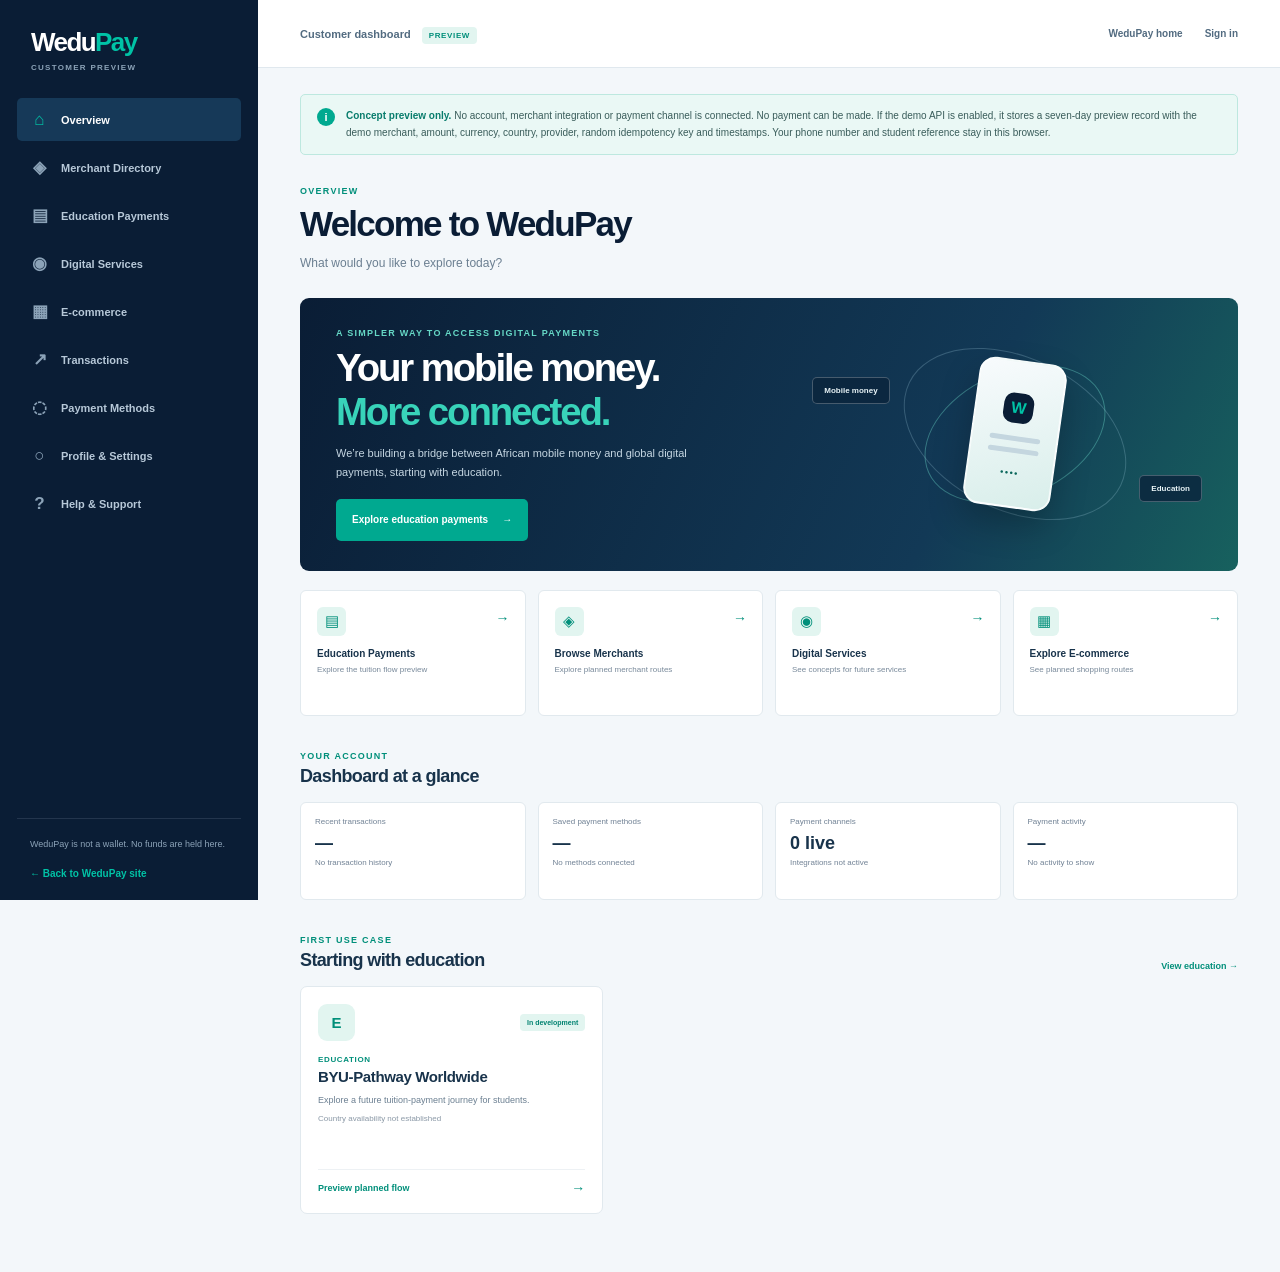
==== commit d68d4e78: "Add WeduPay sandbox payment preview Co-authored-by: Copilot App <223556219+Copilot@users.noreply.git" ====
--- a/dashboard.html
+++ b/dashboard.html
@@ -44,7 +44,7 @@
         <main class="dashboard-content" id="dashboard-main">
           <div class="dashboard-preview-banner" id="dashboard-preview-banner" role="note">
             <span aria-hidden="true">i</span>
-            <p><strong>Concept preview only.</strong> No account, merchant integration or payment channel is connected. Nothing entered here is sent or saved, and no payment can be made.</p>
+            <p><strong>Concept preview only.</strong> No account, merchant integration or payment channel is connected. No payment can be made. If the demo API is enabled, it stores a seven-day preview record with the demo merchant, amount, currency, country, provider, random idempotency key and timestamps. Your phone number and student reference stay in this browser.</p>
           </div>
           <div id="dashboard-view" aria-live="polite"></div>
           <noscript><p class="dashboard-noscript">Enable JavaScript to explore the dashboard preview. No account or payment service is active.</p></noscript>
--- a/styles.css
+++ b/styles.css
@@ -819,6 +819,20 @@
 .payment-review-row dt { color: #718295; font-size: 9px; }
 .payment-review-row dd { margin: 0; color: #18334b; font-size: 9px; font-weight: 700; overflow-wrap: anywhere; }
 .payment-form-status { margin: 12px 0 0; padding: 11px 13px; border-left: 3px solid #00a990; background: #eaf8f5; color: #42656a; font-size: 9px; line-height: 1.6; }
+.sandbox-demo-reference { margin: 7px 0 0; color: #718295; font-size: 9px; overflow-wrap: anywhere; }
+.sandbox-journey { max-width: 700px; margin-top: 16px; padding: 21px; border: 1px solid #e1e9ee; border-radius: 7px; background: white; }
+.sandbox-journey h2 { margin: 0; color: #18334b; font-family: var(--display); font-size: 16px; }
+.sandbox-journey-note { margin: 7px 0 14px; color: #718295; font-size: 9px; line-height: 1.65; }
+.sandbox-journey-list { display: grid; gap: 0; margin: 0; padding: 0; list-style: none; }
+.sandbox-journey-list li { position: relative; display: flex; min-height: 49px; align-items: flex-start; gap: 12px; }
+.sandbox-journey-list li:not(:last-child)::after { position: absolute; top: 14px; left: 6px; width: 1px; height: calc(100% - 1px); background: #dce5eb; content: ""; }
+.journey-step-dot { position: relative; z-index: 1; width: 13px; height: 13px; flex: 0 0 13px; margin-top: 2px; border: 2px solid #cbd6de; border-radius: 50%; background: white; }
+.is-demo-event .journey-step-dot { border-color: #00a990; background: #00a990; box-shadow: inset 0 0 0 2px white; }
+.journey-step-content { display: flex; flex: 1; align-items: flex-start; justify-content: space-between; gap: 12px; }
+.journey-step-content strong { color: #30475c; font-size: 9px; font-weight: 700; }
+.journey-step-content small { color: #8998a5; font-size: 7px; font-weight: 800; letter-spacing: .06em; text-align: right; }
+.is-demo-event .journey-step-content small { color: #008f7a; }
+.sandbox-journey-timestamp { margin: 0; padding-top: 9px; border-top: 1px solid #edf1f4; color: #718295; font-size: 8px; line-height: 1.6; }
 
 @media (max-width: 1050px) {
   .dashboard-sidebar { width: 226px; }
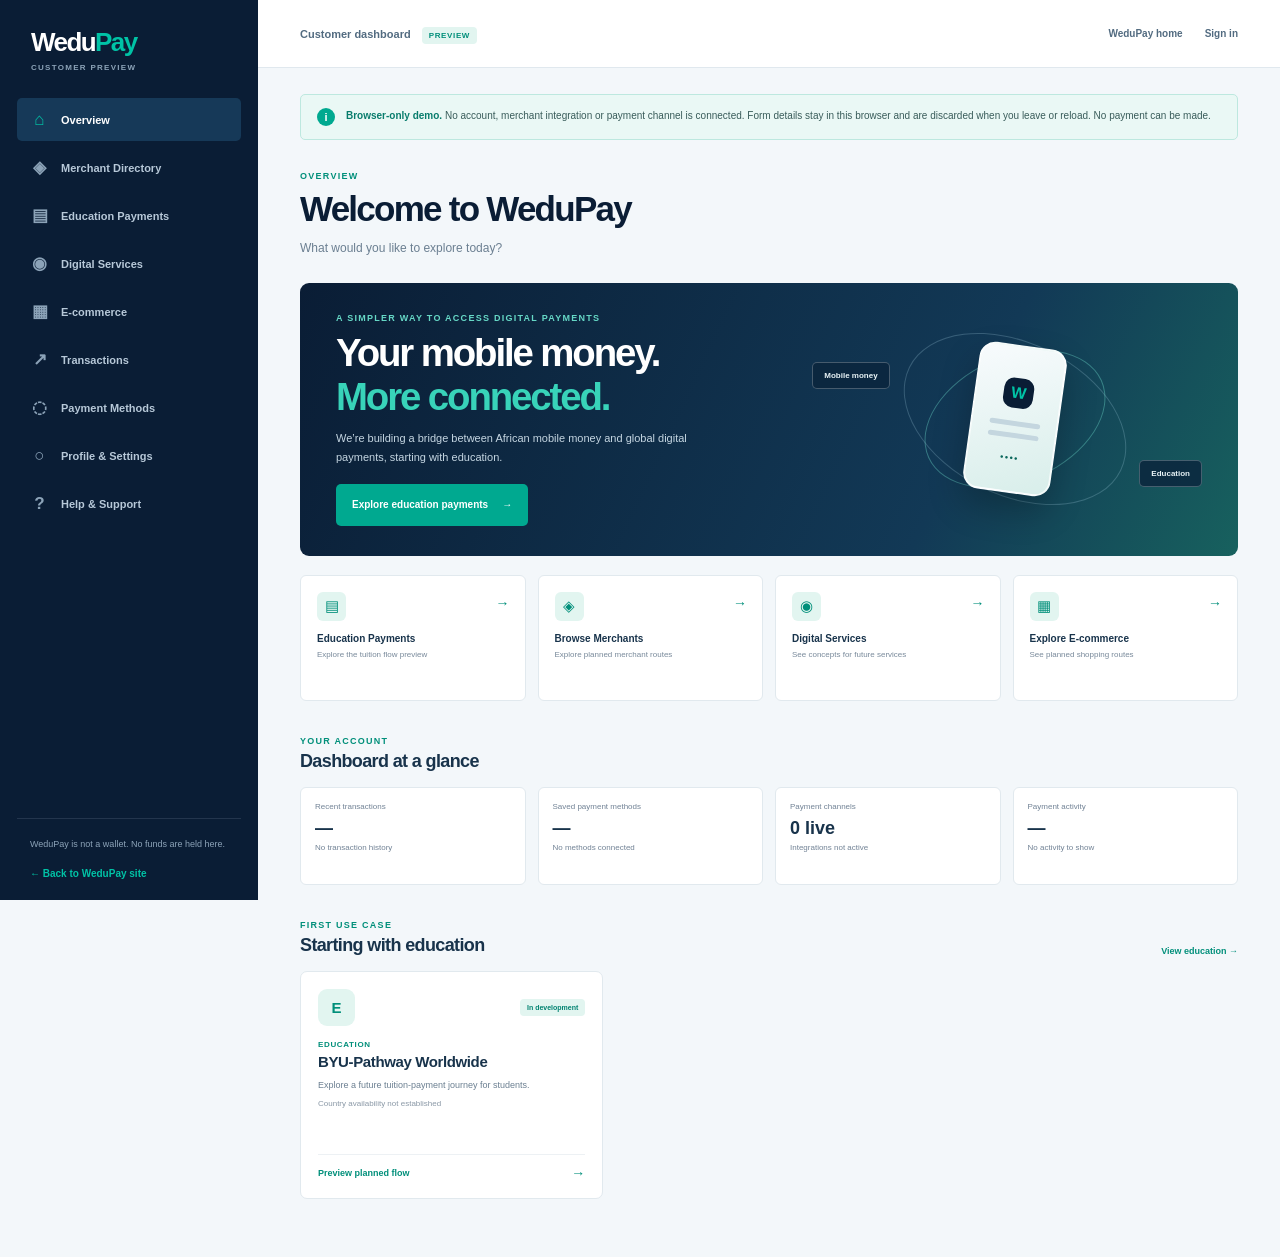
==== commit 02b46329: "Make WeduPay dashboard a browser-only demo Co-authored-by: Copilot App <223556219+Copilot@users.nore" ====
--- a/dashboard.html
+++ b/dashboard.html
@@ -44,7 +44,7 @@
         <main class="dashboard-content" id="dashboard-main">
           <div class="dashboard-preview-banner" id="dashboard-preview-banner" role="note">
             <span aria-hidden="true">i</span>
-            <p><strong>Concept preview only.</strong> No account, merchant integration or payment channel is connected. No payment can be made. If the demo API is enabled, it stores a seven-day preview record with the demo merchant, amount, currency, country, provider, random idempotency key and timestamps. Your phone number and student reference stay in this browser.</p>
+            <p><strong>Browser-only demo.</strong> No account, merchant integration or payment channel is connected. Form details stay in this browser and are discarded when you leave or reload. No payment can be made.</p>
           </div>
           <div id="dashboard-view" aria-live="polite"></div>
           <noscript><p class="dashboard-noscript">Enable JavaScript to explore the dashboard preview. No account or payment service is active.</p></noscript>
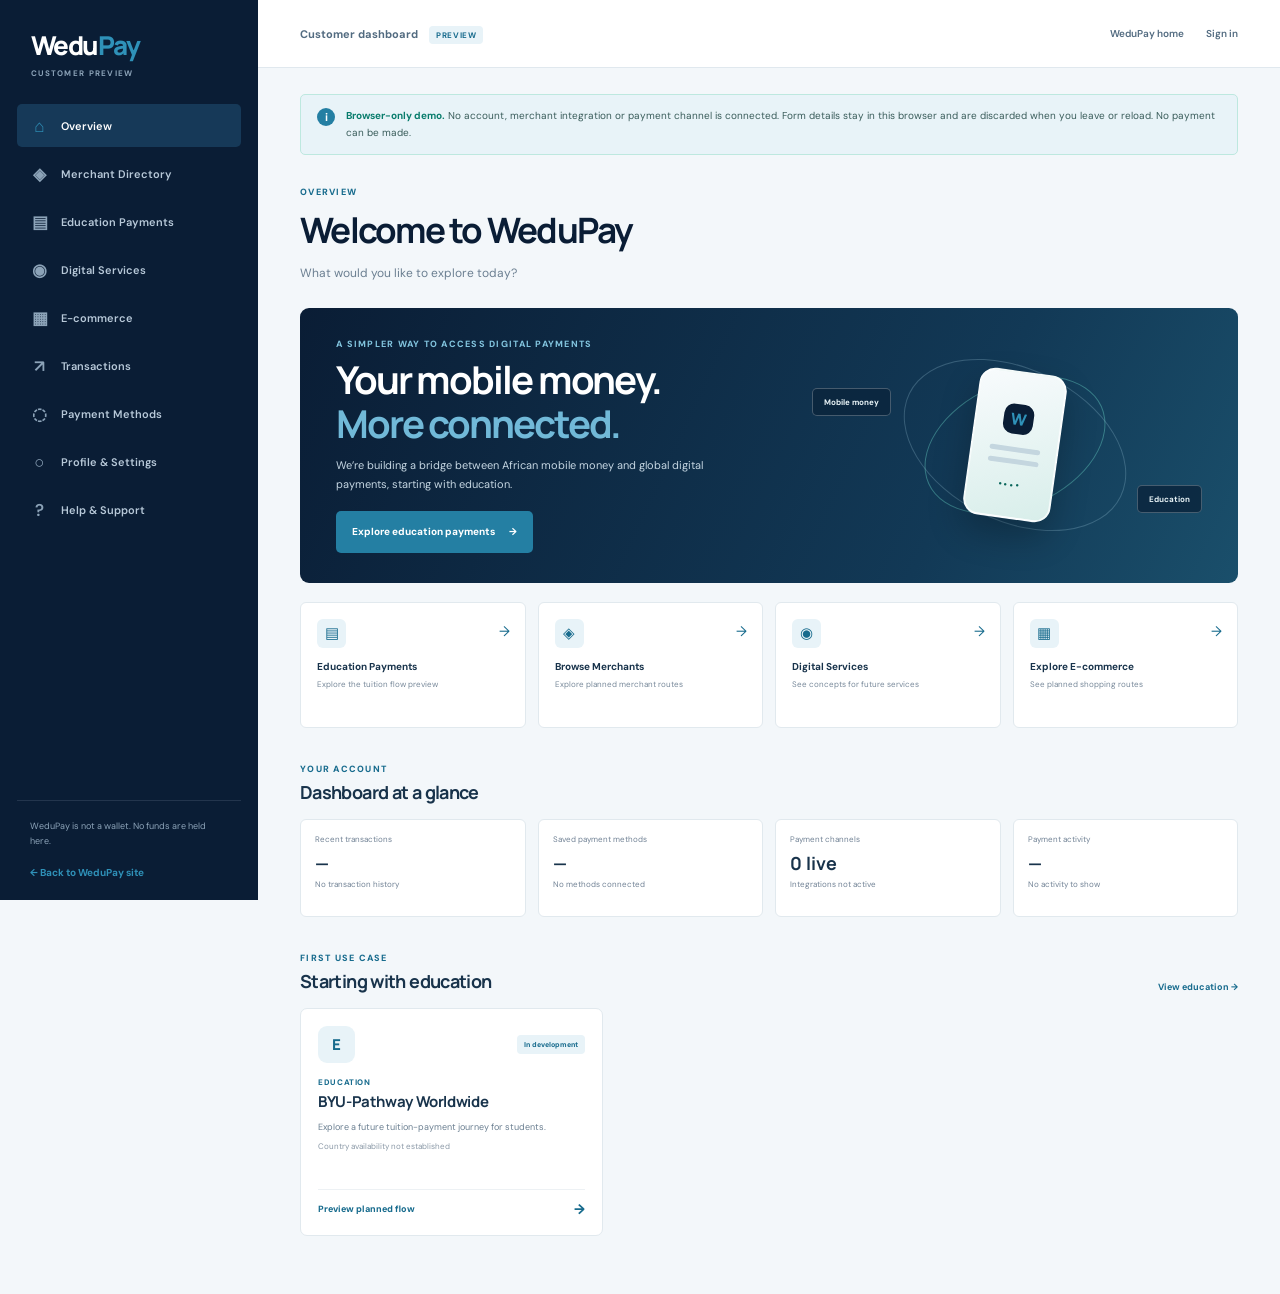
==== commit 77228964: "Restore WeduPay navy and blue visual style Co-authored-by: Copilot App <223556219+Copilot@users.nore" ====
--- a/dashboard.html
+++ b/dashboard.html
@@ -7,6 +7,9 @@
     <meta name="theme-color" content="#0a1d35">
     <title>Customer dashboard — WeduPay preview</title>
     <link rel="icon" type="image/svg+xml" href="/favicon.svg">
+    <link rel="preconnect" href="https://fonts.googleapis.com">
+    <link rel="preconnect" href="https://fonts.gstatic.com" crossorigin>
+    <link href="https://fonts.googleapis.com/css2?family=DM+Sans:wght@400;500;600;700&family=Manrope:wght@400;500;600;700;800&display=swap" rel="stylesheet">
     <link rel="stylesheet" href="/styles.css">
     <script src="/merchant-registry.js" defer></script>
     <script src="/dashboard.js" defer></script>
--- a/styles.css
+++ b/styles.css
@@ -9,12 +9,12 @@
   --paper: #ffffff;
   --sage: #e9f1f6;
   --line: #d7e1e9;
-  --gold: #00b89c;
-  --gold-soft: #d9f5ef;
-  --green: #00a990;
-  --serif: Georgia, "Times New Roman", serif;
-  --sans: "DM Sans", sans-serif;
-  --display: "Manrope", sans-serif;
+  --gold: #2f91b8;
+  --gold-soft: #e8f3f8;
+  --green: #247fa3;
+  --serif: "Manrope", "DM Sans", sans-serif;
+  --sans: "DM Sans", "Segoe UI", sans-serif;
+  --display: "Manrope", "DM Sans", sans-serif;
 }
 
 * { box-sizing: border-box; }
@@ -38,7 +38,7 @@
 input:focus-visible,
 select:focus-visible,
 summary:focus-visible {
-  outline: 3px solid #00b89c;
+  outline: 3px solid #2f91b8;
   outline-offset: 3px;
 }
 
@@ -101,12 +101,12 @@
   letter-spacing: -.065em;
 }
 
-.brand-name span { color: #00c3a6; }
+.brand-name span { color: #2f91b8; }
 
 .site-nav { display: flex; align-items: center; gap: clamp(18px, 3.2vw, 42px); font-size: 15px; font-weight: 600; }
 
 .site-nav > a:not(.nav-cta) { color: #d6dfd8; }
-.site-nav > a:not(.nav-cta):hover { color: #00c3a6; }
+.site-nav > a:not(.nav-cta):hover { color: #2f91b8; }
 
 .nav-cta {
   display: inline-flex;
@@ -116,14 +116,14 @@
   justify-content: center;
   padding: 0 21px;
   border-radius: 9px;
-  background: #00b99e;
+  background: #247fa3;
   color: #052038;
   font-weight: 700;
 }
 
-.nav-cta:hover { background: #20d0b3; }
+.nav-cta:hover { background: #429cc0; }
 .sign-in-link { color: #d6e4ee; font-weight: 700; }
-.sign-in-link:hover { color: #00c3a6; }
+.sign-in-link:hover { color: #2f91b8; }
 .menu-toggle { display: none; }
 
 .hero {
@@ -174,15 +174,15 @@
   min-height: 39px;
   margin-bottom: 39px;
   padding: 0 17px;
-  border: 1px solid rgba(0, 195, 166, .4);
+  border: 1px solid rgba(47, 145, 184, .4);
   border-radius: 999px;
-  background: rgba(0, 184, 156, .08);
-  color: #00c3a6;
+  background: rgba(47, 145, 184, .08);
+  color: #2f91b8;
   font-size: 15px;
   letter-spacing: .08em;
 }
 
-.hero-badge .eyebrow-dot { background: #00c3a6; }
+.hero-badge .eyebrow-dot { background: #2f91b8; }
 .hero-visual { display: none; }
 
 h1, h2, h3, p { margin-top: 0; }
@@ -198,7 +198,7 @@
 }
 
 .hero h1 span {
-  color: #00c3a6;
+  color: #2f91b8;
   font-family: inherit;
   font-weight: 700;
   font-style: normal;
@@ -211,7 +211,7 @@
 .about-grid h2 span,
 .faq-intro h2 span,
 .waitlist-intro h2 span {
-  color: #00a990;
+  color: #247fa3;
   font-family: var(--serif);
   font-weight: 400;
   font-style: italic;
@@ -243,12 +243,12 @@
 }
 
 .button:hover { transform: translateY(-1px); }
-.button-primary { min-width: 243px; background: #00b99e; color: #052038; box-shadow: 0 12px 30px rgba(0, 185, 158, .18); }
-.button-primary:hover { background: #20d0b3; }
+.button-primary { min-width: 243px; background: #247fa3; color: #052038; box-shadow: 0 12px 30px rgba(36, 127, 163, .18); }
+.button-primary:hover { background: #429cc0; }
 .button-secondary { min-width: 246px; border: 1px solid rgba(176, 199, 219, .38); background: rgba(10, 29, 53, .28); color: #f4f8fc; }
 .button-secondary:hover { background: rgba(176, 199, 219, .1); }
 .text-link { display: inline-flex; align-items: center; gap: 8px; color: white; font-size: 12px; font-weight: 600; }
-.text-link span { color: #00c3a6; }
+.text-link span { color: #2f91b8; }
 .dark-link { color: var(--forest); }
 
 .hero-disclosure {
@@ -263,7 +263,7 @@
   line-height: 1.65;
 }
 
-.hero-disclosure span { color: #00c3a6; }
+.hero-disclosure span { color: #2f91b8; }
 
 .hero-visual {
   position: relative;
@@ -357,19 +357,19 @@
 .focus-reasons { display: grid; gap: 11px; margin: 22px 0; padding: 0; list-style: none; }
 .focus-reasons li { display: flex; gap: 11px; color: #435248; font-size: 11px; line-height: 1.6; }
 .focus-reasons span { color: #9c7c40; font-size: 9px; font-weight: 700; }
-.affiliation-note { padding: 12px; border-left: 2px solid #00a990; background: rgba(255,255,255,.55); color: #6c756b !important; font-size: 10px !important; }
+.affiliation-note { padding: 12px; border-left: 2px solid #247fa3; background: rgba(255,255,255,.55); color: #6c756b !important; font-size: 10px !important; }
 
 .vision-section { background: var(--forest-dark); color: white; }
 .eyebrow-light { color: #d8c28c; }
 .eyebrow-light .eyebrow-dot { background: #d0ae62; }
 .vision-section .section-intro h2 { color: white; }
-.vision-section .section-intro h2 span { color: #00c3a6; }
+.vision-section .section-intro h2 span { color: #2f91b8; }
 .vision-section .section-intro > p:last-child { color: #c1d0c4; }
 .ecosystem { display: grid; grid-template-columns: 1fr 54px 1.05fr 54px 1fr; align-items: center; gap: 10px; margin: 53px 0 0; }
 .ecosystem-node { min-height: 158px; padding: 22px 16px; border: 1px solid rgba(223, 229, 211, .22); background: rgba(255,255,255,.045); text-align: center; }
 .ecosystem-hub { border-color: rgba(208,174,98,.62); background: rgba(208,174,98,.09); }
-.ecosystem-icon, .hub-mark { display: grid; width: 38px; height: 38px; place-items: center; margin: 0 auto 13px; border-radius: 50%; background: rgba(228,237,221,.1); color: #00c3a6; font-size: 19px; }
-.hub-mark { border-radius: 10px 10px 10px 3px; background: #00b99e; color: #0a1d35; font-family: var(--display); font-size: 17px; font-weight: 800; }
+.ecosystem-icon, .hub-mark { display: grid; width: 38px; height: 38px; place-items: center; margin: 0 auto 13px; border-radius: 50%; background: rgba(176,199,219,.1); color: #2f91b8; font-size: 19px; }
+.hub-mark { border-radius: 10px 10px 10px 3px; background: #247fa3; color: #0a1d35; font-family: var(--display); font-size: 17px; font-weight: 800; }
 .ecosystem-node h3 { margin: 0 0 6px; font-family: var(--display); font-size: 13px; }
 .ecosystem-node p { margin: 0; color: #afc0b3; font-size: 9px; line-height: 1.6; }
 .ecosystem-arrow { color: #d4b96c; font-size: 21px; text-align: center; }
@@ -407,7 +407,7 @@
 .waitlist-section { background: var(--forest-dark); color: white; }
 .waitlist-grid { display: grid; grid-template-columns: .8fr 1.2fr; align-items: start; gap: 67px; }
 .waitlist-intro h2 { color: white; font-size: clamp(40px, 4.4vw, 53px); }
-.waitlist-intro h2 span { color: #00c3a6; }
+.waitlist-intro h2 span { color: #2f91b8; }
 .waitlist-intro > p:not(.eyebrow) { margin: 16px 0 0; color: #c3d0c6; font-size: 12px; line-height: 1.8; }
 .waitlist-privacy a { color: #e4c77c; text-decoration: underline; text-underline-offset: 3px; }
 .waitlist-card { padding: 27px; border: 1px solid rgba(210, 190, 143, .25); border-radius: 6px; background: #fffefa; color: var(--ink); }
@@ -418,7 +418,7 @@
 .audience-option input { position: absolute; opacity: 0; }
 .audience-option > span { display: flex; min-height: 91px; flex-direction: column; align-items: flex-start; padding: 10px; border: 1px solid #e0e4da; background: #fafaf6; transition: border-color 140ms ease, background 140ms ease; }
 .audience-option input:checked + span { border-color: var(--forest-soft); background: #eef2e9; box-shadow: inset 0 0 0 1px var(--forest-soft); }
-.audience-option input:focus-visible + span { outline: 3px solid #00b89c; outline-offset: 2px; }
+.audience-option input:focus-visible + span { outline: 3px solid #2f91b8; outline-offset: 2px; }
 .audience-option b { color: #9b7d43; font-size: 8px; }
 .audience-option strong { margin-top: 7px; color: #263a2e; font-family: var(--display); font-size: 11px; }
 .audience-option small { margin-top: 4px; color: #737e74; font-size: 8px; line-height: 1.4; }
@@ -438,7 +438,7 @@
   font-size: 11px;
 }
 .waitlist-fields input::placeholder { color: #929a91; }
-.waitlist-fields input:focus, .waitlist-fields select:focus { border-color: var(--green); outline: 2px solid rgba(39, 116, 83, .14); }
+.waitlist-fields input:focus, .waitlist-fields select:focus { border-color: var(--green); outline: 2px solid rgba(36, 127, 163, .14); }
 .optional-label { color: #7b847b; font-size: 9px; font-weight: 400; }
 .form-trap { position: absolute; width: 1px; height: 1px; overflow: hidden; clip: rect(0,0,0,0); white-space: nowrap; }
 .consent-label { display: flex; align-items: flex-start; gap: 9px; margin: 18px 0; color: #616d62; font-size: 10px; line-height: 1.65; }
@@ -474,7 +474,7 @@
 .legal-main { max-width: 840px; padding-top: 70px; padding-bottom: 85px; }
 .legal-main h1 { margin: 0 0 12px; color: var(--forest-dark); font-family: var(--display); font-size: clamp(36px, 5vw, 52px); letter-spacing: -.07em; }
 .legal-updated { margin: 0 0 32px; color: #778177; font-size: 10px; }
-.legal-notice { margin-bottom: 30px; padding: 15px; border-left: 3px solid var(--gold); background: #f0ecdf; color: #596157; font-size: 11px; line-height: 1.75; }
+.legal-notice { margin-bottom: 30px; padding: 15px; border-left: 3px solid var(--gold); background: #eaf2f7; color: #40596e; font-size: 11px; line-height: 1.75; }
 .legal-main h2 { margin: 31px 0 10px; color: #21382b; font-family: var(--display); font-size: 18px; letter-spacing: -.04em; }
 .legal-main h3 { margin: 20px 0 8px; font-family: var(--display); font-size: 14px; }
 .legal-main p, .legal-main li { color: #59665c; font-size: 12px; line-height: 1.85; }
@@ -553,13 +553,13 @@
 @media (max-width: 620px) {
   .nav-shell { min-height: 76px; }
   .brand-name { font-size: 26px; }
-  .menu-toggle { display: flex; width: 40px; height: 40px; flex-direction: column; align-items: center; justify-content: center; gap: 6px; border: 1px solid rgba(231, 236, 225, .3); border-radius: 4px; background: transparent; cursor: pointer; }
+  .menu-toggle { display: flex; width: 40px; height: 40px; flex-direction: column; align-items: center; justify-content: center; gap: 6px; border: 1px solid rgba(176, 199, 219, .3); border-radius: 4px; background: transparent; cursor: pointer; }
   .menu-toggle span { width: 16px; height: 1px; background: #f4f3e9; transition: transform 150ms ease; }
   .menu-toggle[aria-expanded="true"] span:first-child { transform: translateY(3.5px) rotate(45deg); }
   .menu-toggle[aria-expanded="true"] span:last-child { transform: translateY(-3.5px) rotate(-45deg); }
-  .site-nav { position: absolute; top: 75px; right: 0; left: 0; display: none; align-items: stretch; gap: 0; padding: 4px 20px 19px; border-bottom: 1px solid rgba(231, 236, 225, .2); background: var(--forest-dark); }
+  .site-nav { position: absolute; top: 75px; right: 0; left: 0; display: none; align-items: stretch; gap: 0; padding: 4px 20px 19px; border-bottom: 1px solid rgba(176, 199, 219, .2); background: var(--forest-dark); }
   .site-nav.is-open { display: flex; flex-direction: column; }
-  .site-nav > a:not(.nav-cta) { max-width: none; padding: 14px 2px; border-bottom: 1px solid rgba(231, 236, 225, .14); }
+  .site-nav > a:not(.nav-cta) { max-width: none; padding: 14px 2px; border-bottom: 1px solid rgba(176, 199, 219, .14); }
   .site-nav .nav-cta { justify-content: center; margin-top: 12px; }
   .hero { min-height: calc(100svh - 76px); padding-top: 95px; }
 }
@@ -569,18 +569,18 @@
 }
 
 .site-header { border-color: rgba(116, 159, 192, .18); }
-.brand-mark { border-color: rgba(0, 195, 166, .42); color: #00c3a6; }
+.brand-mark { border-color: rgba(47, 145, 184, .42); color: #2f91b8; }
 .site-nav > a:not(.nav-cta) { color: #c0cede; }
-.site-nav > a:not(.nav-cta):hover { color: #00c3a6; }
-.nav-cta { background: #00b99e; color: #052038; }
-.nav-cta:hover { background: #20d0b3; }
+.site-nav > a:not(.nav-cta):hover { color: #2f91b8; }
+.nav-cta { background: #247fa3; color: #052038; }
+.nav-cta:hover { background: #429cc0; }
 .hero-disclosure { border-color: rgba(176, 199, 219, .2); color: #a9bacb; }
 .hero-visual { border-color: rgba(116, 159, 192, .25); background: #f1f7fa; }
 .visual-caption { color: #526b80; }
-.visual-caption .status-dot { background: #00b89c; }
+.visual-caption .status-dot { background: #2f91b8; }
 .visual-footnote { color: #66788c; }
 .trust-bar { border-color: #d4e2eb; background: #eaf2f7; }
-.trust-mark, .trust-bar a span { color: #00a990; }
+.trust-mark, .trust-bar a span { color: #247fa3; }
 .trust-bar p { color: #40596e; }
 .problem-card { border-color: #dce6ed; background: #f6f9fb; }
 .card-index { color: #7e91a2; }
@@ -589,33 +589,33 @@
 .solution-section { background: #eaf2f7; }
 .solution-copy > p:not(.eyebrow), .focus-copy > p:not(.eyebrow), .about-copy > p { color: #526b80; }
 .solution-points article { border-color: #d2e0e9; }
-.solution-points article > span, .step-number, .focus-reasons span { color: #009f89; }
+.solution-points article > span, .step-number, .focus-reasons span { color: #247fa3; }
 .process-section, .faq-section { background: #f3f7fa; }
 .step-card { border-color: #dce6ed; }
 .focus-section { background: #e7f0f5; }
 .focus-art { border-color: #d1e0e9; background: #dceaf2; }
-.focus-sun { background: #8adccb; }
+.focus-sun { background: #8ac3dc; }
 .focus-orbit { border-color: rgba(24, 60, 91, .22); }
 .focus-book span, .art-caption { color: #66788c; }
 .focus-book i { background: #d7e1e9; }
-.focus-book b { background: #d9f5ef; }
+.focus-book b { background: #e8f3f8; }
 .focus-reasons li { color: #40596e; }
-.eyebrow-light { color: #9adfd2; }
-.eyebrow-light .eyebrow-dot { background: #00b89c; }
+.eyebrow-light { color: #9ec6d8; }
+.eyebrow-light .eyebrow-dot { background: #2f91b8; }
 .vision-section { background: #0a1d35; }
-.vision-section .section-intro h2 span { color: #00c3a6; }
+.vision-section .section-intro h2 span { color: #2f91b8; }
 .vision-section .section-intro > p:last-child { color: #b4c6d5; }
 .ecosystem-node { border-color: rgba(176, 199, 219, .22); }
-.ecosystem-hub { border-color: rgba(0, 195, 166, .55); background: rgba(0, 195, 166, .08); }
+.ecosystem-hub { border-color: rgba(47, 145, 184, .55); background: rgba(47, 145, 184, .08); }
 .ecosystem-node p, .diagram-caption { color: #a9bacb; }
-.ecosystem-arrow { color: #00c3a6; }
+.ecosystem-arrow { color: #2f91b8; }
 .about-copy > p { color: #526b80; }
 .founder-card { border-color: #dce6ed; background: #f3f7fa; }
-.founder-avatar { color: #00c3a6; }
-.founder-label { color: #008f7a; }
+.founder-avatar { color: #2f91b8; }
+.founder-label { color: #176b8d; }
 .founder-card p:last-child { color: #66788c; }
 .status-section { border-color: #cfe0e9; background: #e8f2f7; }
-.status-icon { border-color: #00a990; color: #008f7a; }
+.status-icon { border-color: #247fa3; color: #176b8d; }
 .status-content p { color: #526b80; }
 .faq-list details, .faq-list details:last-child { border-color: #d7e1e9; }
 .faq-list summary { color: #192b3f; }
@@ -623,37 +623,37 @@
 .faq-list details > p { color: #526b80; }
 .waitlist-section { background: #0a1d35; }
 .waitlist-intro > p:not(.eyebrow) { color: #b4c6d5; }
-.waitlist-privacy a { color: #00c3a6; }
-.waitlist-card { border-color: rgba(0, 195, 166, .25); background: #f8fbfd; }
+.waitlist-privacy a { color: #2f91b8; }
+.waitlist-card { border-color: rgba(47, 145, 184, .25); background: #f8fbfd; }
 .audience-select legend { color: #192b3f; }
 .audience-option > span { border-color: #d7e1e9; background: #f3f7fa; }
-.audience-option input:checked + span { border-color: #00a990; background: #e3f5f1; box-shadow: inset 0 0 0 1px #00a990; }
-.audience-option b { color: #008f7a; }
+.audience-option input:checked + span { border-color: #247fa3; background: #e8f3f8; box-shadow: inset 0 0 0 1px #247fa3; }
+.audience-option b { color: #176b8d; }
 .audience-option strong { color: #192b3f; }
 .audience-option small, .waitlist-fields .field-help { color: #66788c; }
 .waitlist-fields label { color: #30475c; }
 .waitlist-fields input, .waitlist-fields select { border-color: #cbd9e3; color: #192b3f; }
-.waitlist-fields input:focus, .waitlist-fields select:focus { outline-color: rgba(0, 169, 144, .2); }
+.waitlist-fields input:focus, .waitlist-fields select:focus { outline-color: rgba(36, 127, 163, .2); }
 .consent-label { color: #526b80; }
 .button-spinner { border-color: rgba(12, 39, 67, .22); border-top-color: var(--forest); }
 .form-status { border-color: #d0a59e; background: #fbf0ee; color: #743b37; }
-.form-status[data-type="success"] { border-color: #8bd1c1; background: #e8f7f3; color: #12695a; }
+.form-status[data-type="success"] { border-color: #8bd1c1; background: #e8f3f8; color: #12695a; }
 .form-footnote { color: #66788c; }
 .site-footer { background: #eaf2f7; }
 .brand-footer .brand-name { color: #0a1d35; }
 .footer-brand > p { color: #526b80; }
 .footer-company, .footer-links > span { color: #66788c; }
-.footer-links > p { color: #008f7a; }
+.footer-links > p { color: #176b8d; }
 .footer-links > a { color: #40596e; }
-.footer-links > a:hover { color: #008f7a; }
+.footer-links > a:hover { color: #176b8d; }
 .footer-bottom { border-color: #d4e2eb; color: #66788c; }
 .legal-page { background: #f3f7fa; }
 .legal-main h1, .legal-main h2 { color: #0a1d35; }
 .legal-main p, .legal-main li { color: #526b80; }
-.legal-main a, .legal-page .eyebrow { color: #008f7a; }
-.legal-notice { border-color: #00a990; background: #e8f2f7; color: #40596e; }
+.legal-main a, .legal-page .eyebrow { color: #176b8d; }
+.legal-notice { border-color: #247fa3; background: #e8f2f7; color: #40596e; }
 .legal-page .site-header .brand-name { color: white; }
-.legal-page .site-header .brand-name span, .sign-in-page .brand-name span { color: #00c3a6; }
+.legal-page .site-header .brand-name span, .sign-in-page .brand-name span { color: #2f91b8; }
 .menu-toggle { border-color: rgba(176, 199, 219, .4); }
 .menu-toggle span { background: #f4f8fc; }
 
@@ -661,18 +661,18 @@
 .sign-in-page .site-header { width: 100%; }
 .sign-in-nav { gap: 30px; }
 .sign-in-main { display: grid; flex: 1; place-items: center; padding: 64px 20px; background-image: linear-gradient(rgba(67,109,145,.08) 1px, transparent 1px), linear-gradient(90deg, rgba(67,109,145,.08) 1px, transparent 1px), linear-gradient(130deg, #0c2946 0%, #0a1d35 100%); background-size: 60px 60px, 60px 60px, auto; }
-.sign-in-card { width: min(100%, 470px); padding: 42px; border: 1px solid rgba(0,195,166,.26); border-radius: 12px; background: #f8fbfd; color: #192b3f; box-shadow: 0 24px 70px rgba(0,0,0,.2); }
+.sign-in-card { width: min(100%, 470px); padding: 42px; border: 1px solid rgba(47,145,184,.26); border-radius: 12px; background: #f8fbfd; color: #192b3f; box-shadow: 0 24px 70px rgba(0,0,0,.2); }
 .sign-in-card .hero-badge { margin-bottom: 24px; font-size: 10px; }
 .sign-in-card h1 { margin: 0 0 10px; color: #0a1d35; font-family: var(--serif); font-size: 42px; letter-spacing: -.05em; }
 .sign-in-intro { margin: 0 0 23px; color: #526b80; font-size: 14px; line-height: 1.65; }
-.sign-in-notice { margin-bottom: 23px; padding: 13px 15px; border-left: 3px solid #00a990; background: #e5f5f1; color: #40596e; font-size: 12px; line-height: 1.6; }
+.sign-in-notice { margin-bottom: 23px; padding: 13px 15px; border-left: 3px solid #247fa3; background: #e8f3f8; color: #40596e; font-size: 12px; line-height: 1.6; }
 .sign-in-card form { display: grid; gap: 11px; }
 .sign-in-card label { color: #30475c; font-size: 12px; font-weight: 700; }
 .sign-in-card input { width: 100%; min-height: 50px; padding: 0 13px; border: 1px solid #cbd9e3; border-radius: 5px; background: white; color: #192b3f; font-size: 14px; }
-.sign-in-card input:focus { border-color: #00a990; outline: 2px solid rgba(0,169,144,.18); }
+.sign-in-card input:focus { border-color: #247fa3; outline: 2px solid rgba(36,127,163,.18); }
 .sign-in-card .button { width: 100%; margin-top: 7px; cursor: pointer; }
 .sign-in-footnote { margin: 22px 0 0; color: #526b80; font-size: 12px; text-align: center; }
-.sign-in-footnote a { color: #008f7a; font-weight: 700; text-decoration: underline; text-underline-offset: 3px; }
+.sign-in-footnote a { color: #176b8d; font-weight: 700; text-decoration: underline; text-underline-offset: 3px; }
 .sign-in-disclosure { margin: 18px 0 0; color: #718295; font-size: 10px; line-height: 1.6; text-align: center; }
 .sign-in-page .site-footer { width: 100%; }
 .sign-in-page .footer-bottom { min-height: 52px; }
@@ -687,15 +687,15 @@
   padding: 15px 16px;
   border: 1px solid #d5e8e4;
   border-radius: 6px;
-  background: #f0f8f6;
+  background: #eef6fa;
   text-align: center;
 }
 .sign-in-preview-route p { margin: 0 0 7px; color: #526b80; font-size: 11px; }
-.dashboard-preview-link { color: #007f70; font-size: 13px; font-weight: 700; }
+.dashboard-preview-link { color: #176b8d; font-size: 13px; font-weight: 700; }
 .dashboard-preview-link span { padding-left: 4px; }
 .sign-in-preview-route small { display: block; margin-top: 5px; color: #718295; font-size: 10px; line-height: 1.5; }
 .demo-phone-help { margin-top: -3px; color: #66788c; font-size: 10px; line-height: 1.5; }
-.demo-phone-help strong { color: #007f70; letter-spacing: .02em; }
+.demo-phone-help strong { color: #176b8d; letter-spacing: .02em; }
 
 .dashboard-page { min-height: 100vh; background: #f3f7fa; color: var(--ink); }
 .dashboard-layout { min-height: 100vh; }
@@ -712,44 +712,44 @@
 }
 .dashboard-brand { display: flex; flex-direction: column; padding: 0 14px 26px; }
 .dashboard-brand .brand-name { color: white; font-family: var(--display); font-size: 26px; font-weight: 800; letter-spacing: -.06em; }
-.dashboard-brand .brand-name span { color: #00c3a6; }
+.dashboard-brand .brand-name span { color: #2f91b8; }
 .dashboard-brand small { margin-top: 5px; color: #8ca3b8; font-size: 8px; font-weight: 700; letter-spacing: .16em; }
 .dashboard-nav { display: grid; gap: 5px; }
 .dashboard-nav a { display: flex; min-height: 43px; align-items: center; gap: 12px; padding: 0 13px; border-radius: 5px; color: #b7c8d8; font-size: 11px; font-weight: 600; transition: background .18s ease, color .18s ease; }
 .dashboard-nav a > span { display: grid; width: 19px; place-items: center; color: #8ca3b8; font-size: 17px; }
 .dashboard-nav a:hover, .dashboard-nav a.is-active { background: #163958; color: white; }
-.dashboard-nav a.is-active > span { color: #00c3a6; }
+.dashboard-nav a.is-active > span { color: #2f91b8; }
 .dashboard-sidebar-bottom { margin-top: auto; padding: 18px 13px 0; border-top: 1px solid rgba(183,200,216,.14); }
 .dashboard-sidebar-bottom p { margin: 0 0 12px; color: #8ca3b8; font-size: 9px; line-height: 1.6; }
-.dashboard-sidebar-bottom a { color: #00c3a6; font-size: 10px; font-weight: 700; }
+.dashboard-sidebar-bottom a { color: #2f91b8; font-size: 10px; font-weight: 700; }
 .dashboard-main-column { min-height: 100vh; margin-left: 258px; }
 .dashboard-topbar { position: sticky; z-index: 5; top: 0; display: flex; height: 68px; align-items: center; justify-content: space-between; padding: 0 42px; border-bottom: 1px solid #e0e8ee; background: rgba(255,255,255,.94); backdrop-filter: blur(12px); }
 .dashboard-topbar-label { margin: 0; color: #526b80; font-size: 11px; font-weight: 700; }
-.dashboard-topbar-label span { margin-left: 8px; padding: 4px 7px; border-radius: 4px; background: #e2f5f0; color: #008f7a; font-size: 8px; text-transform: uppercase; letter-spacing: .08em; }
+.dashboard-topbar-label span { margin-left: 8px; padding: 4px 7px; border-radius: 4px; background: #e8f3f8; color: #176b8d; font-size: 8px; text-transform: uppercase; letter-spacing: .08em; }
 .dashboard-topbar-links { display: flex; gap: 22px; color: #526b80; font-size: 10px; font-weight: 600; }
-.dashboard-topbar-links a:hover { color: #008f7a; }
+.dashboard-topbar-links a:hover { color: #176b8d; }
 .dashboard-menu-toggle { display: none; }
 .dashboard-content { width: min(1120px, 100%); margin: 0 auto; padding: 26px 42px 58px; }
-.dashboard-preview-banner { display: flex; align-items: flex-start; gap: 11px; margin-bottom: 31px; padding: 13px 16px; border: 1px solid #bde8df; border-radius: 5px; background: #eaf8f5; color: #395c5a; }
-.dashboard-preview-banner > span, .dashboard-callout > span { display: grid; width: 18px; height: 18px; flex: 0 0 18px; place-items: center; border-radius: 50%; background: #00a990; color: white; font-size: 11px; font-weight: 700; }
+.dashboard-preview-banner { display: flex; align-items: flex-start; gap: 11px; margin-bottom: 31px; padding: 13px 16px; border: 1px solid #bde8df; border-radius: 5px; background: #e8f3f8; color: #395c5a; }
+.dashboard-preview-banner > span, .dashboard-callout > span { display: grid; width: 18px; height: 18px; flex: 0 0 18px; place-items: center; border-radius: 50%; background: #247fa3; color: white; font-size: 11px; font-weight: 700; }
 .dashboard-preview-banner p { margin: 0; font-size: 10px; line-height: 1.65; }
 .dashboard-preview-banner strong { color: #087c6c; }
 .dashboard-page-heading { margin: 0 0 25px; }
-.dashboard-eyebrow { margin: 0 0 8px; color: #008f7a; font-size: 9px; font-weight: 800; letter-spacing: .14em; text-transform: uppercase; }
+.dashboard-eyebrow { margin: 0 0 8px; color: #176b8d; font-size: 9px; font-weight: 800; letter-spacing: .14em; text-transform: uppercase; }
 .dashboard-page-heading h1 { margin: 0; color: #0a1d35; font-family: var(--display); font-size: clamp(26px, 3vw, 35px); letter-spacing: -.05em; }
 .dashboard-page-description { max-width: 610px; margin: 9px 0 0; color: #6b7f91; font-size: 12px; line-height: 1.7; }
-.dashboard-welcome-panel { position: relative; display: grid; min-height: 263px; grid-template-columns: 1.1fr .9fr; overflow: hidden; align-items: center; padding: 30px 36px; border-radius: 9px; background: linear-gradient(115deg, #0a1d35 0%, #123956 69%, #17615e 100%); color: white; }
-.dashboard-welcome-panel .dashboard-eyebrow { color: #66d8c6; }
+.dashboard-welcome-panel { position: relative; display: grid; min-height: 263px; grid-template-columns: 1.1fr .9fr; overflow: hidden; align-items: center; padding: 30px 36px; border-radius: 9px; background: linear-gradient(115deg, #0a1d35 0%, #123956 69%, #1a4f6b 100%); color: white; }
+.dashboard-welcome-panel .dashboard-eyebrow { color: #82c4de; }
 .dashboard-welcome-panel h2 { margin: 0; font-family: var(--display); font-size: clamp(28px, 3vw, 39px); line-height: 1.13; letter-spacing: -.055em; }
-.dashboard-welcome-panel h2 span { color: #38d3b9; }
+.dashboard-welcome-panel h2 span { color: #71b9d8; }
 .dashboard-welcome-panel > div:first-child > p:not(.dashboard-eyebrow) { max-width: 380px; margin: 11px 0 17px; color: #c5d6e2; font-size: 11px; line-height: 1.7; }
-.dashboard-primary-link { display: inline-flex; min-height: 42px; align-items: center; justify-content: center; gap: 14px; padding: 0 16px; border: 0; border-radius: 5px; background: #00a990; color: #fff; cursor: pointer; font-size: 10px; font-weight: 800; }
-.dashboard-primary-link:hover { background: #008f7a; }
+.dashboard-primary-link { display: inline-flex; min-height: 42px; align-items: center; justify-content: center; gap: 14px; padding: 0 16px; border: 0; border-radius: 5px; background: #247fa3; color: #fff; cursor: pointer; font-size: 10px; font-weight: 800; }
+.dashboard-primary-link:hover { background: #176b8d; }
 .welcome-visual { position: relative; min-height: 205px; }
 .welcome-orbit { position: absolute; top: 50%; left: 52%; width: 190px; height: 125px; transform: translate(-50%,-50%) rotate(-24deg); border: 1px solid rgba(113,225,207,.38); border-radius: 50%; }
 .orbit-b { width: 236px; height: 153px; transform: translate(-50%,-50%) rotate(26deg); border-color: rgba(174,217,233,.24); }
 .welcome-phone { position: absolute; top: 50%; left: 52%; display: flex; width: 88px; height: 148px; transform: translate(-50%,-50%) rotate(8deg); flex-direction: column; align-items: center; padding: 12px 9px; border: 2px solid rgba(255,255,255,.7); border-radius: 16px; background: linear-gradient(160deg,#f8fbfd,#d8eeea); box-shadow: 0 16px 35px rgba(0,0,0,.24); }
-.welcome-phone span { display: grid; width: 30px; height: 30px; margin: 19px 0 13px; place-items: center; border-radius: 10px; background: #0a1d35; color: #00c3a6; font-family: var(--display); font-size: 16px; font-weight: 800; }
+.welcome-phone span { display: grid; width: 30px; height: 30px; margin: 19px 0 13px; place-items: center; border-radius: 10px; background: #0a1d35; color: #2f91b8; font-family: var(--display); font-size: 16px; font-weight: 800; }
 .welcome-phone i { width: 51px; height: 5px; margin-bottom: 7px; border-radius: 5px; background: #c4d6df; }
 .welcome-phone b { margin-top: 8px; color: #0b675c; font-size: 9px; letter-spacing: .18em; }
 .welcome-node { position: absolute; z-index: 1; padding: 8px 11px; border: 1px solid rgba(255,255,255,.24); border-radius: 5px; background: rgba(11,38,61,.84); color: #e9f4f7; font-size: 8px; font-weight: 700; }
@@ -758,40 +758,40 @@
 .dashboard-action-grid { display: grid; grid-template-columns: repeat(4,1fr); gap: 12px; margin-top: 19px; }
 .dashboard-action-card { position: relative; display: flex; min-height: 126px; flex-direction: column; padding: 16px; border: 1px solid #e1e9ee; border-radius: 6px; background: white; transition: transform .18s ease, border-color .18s ease, box-shadow .18s ease; }
 .dashboard-action-card:hover { transform: translateY(-2px); border-color: #9eddd1; box-shadow: 0 8px 20px rgba(10,29,53,.06); }
-.action-card-icon { display: grid; width: 29px; height: 29px; margin-bottom: 12px; place-items: center; border-radius: 6px; background: #e2f5f0; color: #008f7a; font-size: 15px; }
+.action-card-icon { display: grid; width: 29px; height: 29px; margin-bottom: 12px; place-items: center; border-radius: 6px; background: #e8f3f8; color: #176b8d; font-size: 15px; }
 .dashboard-action-card strong { padding-right: 14px; color: #18334b; font-size: 10px; }
 .dashboard-action-card small { margin-top: 5px; color: #78899a; font-size: 8px; line-height: 1.5; }
-.action-arrow { position: absolute; top: 19px; right: 15px; color: #008f7a; font-size: 14px; }
+.action-arrow { position: absolute; top: 19px; right: 15px; color: #176b8d; font-size: 14px; }
 .dashboard-section-heading { display: flex; align-items: end; justify-content: space-between; margin: 35px 0 15px; }
 .dashboard-section-heading .dashboard-eyebrow { margin-bottom: 5px; }
 .dashboard-section-heading h2 { margin: 0; color: #18334b; font-family: var(--display); font-size: 18px; letter-spacing: -.035em; }
-.dashboard-section-heading > a { color: #008f7a; font-size: 9px; font-weight: 700; }
+.dashboard-section-heading > a { color: #176b8d; font-size: 9px; font-weight: 700; }
 .dashboard-summary-grid { display: grid; grid-template-columns: repeat(4,1fr); gap: 12px; }
 .dashboard-summary-card { min-height: 98px; padding: 14px; border: 1px solid #e1e9ee; border-radius: 6px; background: white; }
 .dashboard-summary-card > span, .dashboard-summary-card small { display: block; color: #718295; font-size: 8px; }
 .dashboard-summary-card strong { display: block; margin: 7px 0 4px; color: #18334b; font-family: var(--display); font-size: 18px; }
-.dashboard-callout { display: flex; align-items: flex-start; gap: 10px; margin: 0 0 20px; padding: 12px 14px; border: 1px solid #d2e7e2; border-radius: 5px; background: #f0f8f6; color: #506b72; }
+.dashboard-callout { display: flex; align-items: flex-start; gap: 10px; margin: 0 0 20px; padding: 12px 14px; border: 1px solid #d2e7e2; border-radius: 5px; background: #eef6fa; color: #506b72; }
 .dashboard-callout > span { width: 16px; height: 16px; flex-basis: 16px; font-size: 9px; }
 .dashboard-callout p { margin: 0; font-size: 10px; line-height: 1.6; }
 .merchant-grid { display: grid; grid-template-columns: repeat(3,minmax(0,1fr)); gap: 14px; }
 .merchant-card { display: flex; min-height: 228px; flex-direction: column; padding: 17px; border: 1px solid #e1e9ee; border-radius: 7px; background: white; }
 .merchant-card-top { display: flex; align-items: center; justify-content: space-between; gap: 8px; }
-.merchant-icon { display: grid; width: 37px; height: 37px; place-items: center; border-radius: 9px; background: #e2f5f0; color: #008f7a; font-family: var(--display); font-size: 15px; font-weight: 800; }
+.merchant-icon { display: grid; width: 37px; height: 37px; place-items: center; border-radius: 9px; background: #e8f3f8; color: #176b8d; font-family: var(--display); font-size: 15px; font-weight: 800; }
 .merchant-status { padding: 5px 7px; border-radius: 4px; background: #e9f1f6; color: #526b80; font-size: 7px; font-weight: 800; }
-.merchant-card:first-child .merchant-status { background: #e2f5f0; color: #008270; }
-.merchant-category { margin: 14px 0 4px; color: #008f7a; font-size: 8px; font-weight: 800; letter-spacing: .08em; text-transform: uppercase; }
+.merchant-card:first-child .merchant-status { background: #e8f3f8; color: #176b8d; }
+.merchant-category { margin: 14px 0 4px; color: #176b8d; font-size: 8px; font-weight: 800; letter-spacing: .08em; text-transform: uppercase; }
 .merchant-card h3 { margin: 0; color: #18334b; font-family: var(--display); font-size: 15px; letter-spacing: -.025em; }
 .merchant-description { margin: 8px 0 0; color: #6b7f91; font-size: 9px; line-height: 1.6; }
 .merchant-region { margin: 7px 0 14px; color: #8a98a6; font-size: 8px; }
-.dashboard-card-action { display: flex; align-items: center; justify-content: space-between; margin-top: auto; padding-top: 10px; border-top: 1px solid #edf1f4; color: #008f7a; font-size: 9px; font-weight: 800; }
+.dashboard-card-action { display: flex; align-items: center; justify-content: space-between; margin-top: auto; padding-top: 10px; border-top: 1px solid #edf1f4; color: #176b8d; font-size: 9px; font-weight: 800; }
 .dashboard-card-action span { font-size: 14px; }
 .dashboard-card-action.is-disabled { color: #8998a5; }
 .empty-state { display: flex; min-height: 295px; flex-direction: column; align-items: center; justify-content: center; padding: 35px; border: 1px dashed #d1dce4; border-radius: 7px; background: rgba(255,255,255,.7); text-align: center; }
-.empty-state-icon { display: grid; width: 48px; height: 48px; margin-bottom: 14px; place-items: center; border-radius: 50%; background: #e2f5f0; color: #008f7a; font-size: 21px; }
+.empty-state-icon { display: grid; width: 48px; height: 48px; margin-bottom: 14px; place-items: center; border-radius: 50%; background: #e8f3f8; color: #176b8d; font-size: 21px; }
 .empty-state h2 { margin: 0; color: #18334b; font-family: var(--display); font-size: 17px; }
 .empty-state p { max-width: 440px; margin: 9px 0 0; color: #718295; font-size: 10px; line-height: 1.7; }
-.dashboard-outline-link { display: inline-flex; min-height: 38px; align-items: center; justify-content: center; margin-top: 16px; padding: 0 13px; border: 1px solid #b5d9d2; border-radius: 5px; color: #007f70; font-size: 9px; font-weight: 800; }
-.dashboard-outline-link:hover { background: #eaf8f5; }
+.dashboard-outline-link { display: inline-flex; min-height: 38px; align-items: center; justify-content: center; margin-top: 16px; padding: 0 13px; border: 1px solid #b5d9d2; border-radius: 5px; color: #176b8d; font-size: 9px; font-weight: 800; }
+.dashboard-outline-link:hover { background: #e8f3f8; }
 .dashboard-help-grid { display: grid; grid-template-columns: repeat(2,minmax(0,1fr)); gap: 14px; }
 .dashboard-help-card { padding: 20px; border: 1px solid #e1e9ee; border-radius: 7px; background: white; }
 .dashboard-help-card h2 { margin: 0; color: #18334b; font-family: var(--display); font-size: 15px; }
@@ -804,21 +804,21 @@
 .payment-preview-form { display: grid; grid-template-columns: 1fr 1fr; gap: 7px 12px; }
 .payment-preview-form label { align-self: end; margin-top: 4px; color: #30475c; font-size: 9px; font-weight: 700; }
 .payment-preview-form input, .payment-preview-form select { width: 100%; min-height: 40px; padding: 0 10px; border: 1px solid #cbd9e3; border-radius: 4px; background: #fff; color: #192b3f; font-size: 10px; }
-.payment-preview-form input:focus, .payment-preview-form select:focus { border-color: #00a990; outline: 2px solid rgba(0,169,144,.18); }
+.payment-preview-form input:focus, .payment-preview-form select:focus { border-color: #247fa3; outline: 2px solid rgba(36,127,163,.18); }
 .payment-preview-form .payment-field-note { grid-column: 1/-1; margin: -2px 0 4px; color: #7a8a98; font-size: 8px; line-height: 1.55; }
 .payment-preview-form button { grid-column: 1/-1; justify-self: start; margin-top: 9px; }
 .payment-info-panel { position: sticky; top: 89px; background: #f9fcfd; }
-.payment-info-icon { display: grid; width: 36px; height: 36px; margin-bottom: 14px; place-items: center; border-radius: 8px; background: #e2f5f0; color: #008f7a; font-size: 16px; }
+.payment-info-icon { display: grid; width: 36px; height: 36px; margin-bottom: 14px; place-items: center; border-radius: 8px; background: #e8f3f8; color: #176b8d; font-size: 16px; }
 .payment-info-panel p { color: #718295; font-size: 9px; line-height: 1.7; }
-.payment-info-panel .payment-info-warning { margin-top: 18px; padding: 10px; border-left: 2px solid #00a990; background: #eaf8f5; color: #42656a; }
-.dashboard-back-link { display: inline-block; margin-bottom: 17px; color: #008f7a; font-size: 10px; font-weight: 700; }
+.payment-info-panel .payment-info-warning { margin-top: 18px; padding: 10px; border-left: 2px solid #247fa3; background: #e8f3f8; color: #42656a; }
+.dashboard-back-link { display: inline-block; margin-bottom: 17px; color: #176b8d; font-size: 10px; font-weight: 700; }
 .payment-review-card { max-width: 700px; }
 .payment-review-card > .dashboard-eyebrow { margin-bottom: 7px; }
 .payment-review-list { margin: 18px 0; }
 .payment-review-row { display: grid; grid-template-columns: minmax(135px,.75fr) 1.25fr; gap: 16px; padding: 11px 0; border-bottom: 1px solid #edf1f4; }
 .payment-review-row dt { color: #718295; font-size: 9px; }
 .payment-review-row dd { margin: 0; color: #18334b; font-size: 9px; font-weight: 700; overflow-wrap: anywhere; }
-.payment-form-status { margin: 12px 0 0; padding: 11px 13px; border-left: 3px solid #00a990; background: #eaf8f5; color: #42656a; font-size: 9px; line-height: 1.6; }
+.payment-form-status { margin: 12px 0 0; padding: 11px 13px; border-left: 3px solid #247fa3; background: #e8f3f8; color: #42656a; font-size: 9px; line-height: 1.6; }
 .sandbox-demo-reference { margin: 7px 0 0; color: #718295; font-size: 9px; overflow-wrap: anywhere; }
 .sandbox-journey { max-width: 700px; margin-top: 16px; padding: 21px; border: 1px solid #e1e9ee; border-radius: 7px; background: white; }
 .sandbox-journey h2 { margin: 0; color: #18334b; font-family: var(--display); font-size: 16px; }
@@ -827,11 +827,11 @@
 .sandbox-journey-list li { position: relative; display: flex; min-height: 49px; align-items: flex-start; gap: 12px; }
 .sandbox-journey-list li:not(:last-child)::after { position: absolute; top: 14px; left: 6px; width: 1px; height: calc(100% - 1px); background: #dce5eb; content: ""; }
 .journey-step-dot { position: relative; z-index: 1; width: 13px; height: 13px; flex: 0 0 13px; margin-top: 2px; border: 2px solid #cbd6de; border-radius: 50%; background: white; }
-.is-demo-event .journey-step-dot { border-color: #00a990; background: #00a990; box-shadow: inset 0 0 0 2px white; }
+.is-demo-event .journey-step-dot { border-color: #247fa3; background: #247fa3; box-shadow: inset 0 0 0 2px white; }
 .journey-step-content { display: flex; flex: 1; align-items: flex-start; justify-content: space-between; gap: 12px; }
 .journey-step-content strong { color: #30475c; font-size: 9px; font-weight: 700; }
 .journey-step-content small { color: #8998a5; font-size: 7px; font-weight: 800; letter-spacing: .06em; text-align: right; }
-.is-demo-event .journey-step-content small { color: #008f7a; }
+.is-demo-event .journey-step-content small { color: #176b8d; }
 .sandbox-journey-timestamp { margin: 0; padding-top: 9px; border-top: 1px solid #edf1f4; color: #718295; font-size: 8px; line-height: 1.6; }
 
 @media (max-width: 1050px) {
